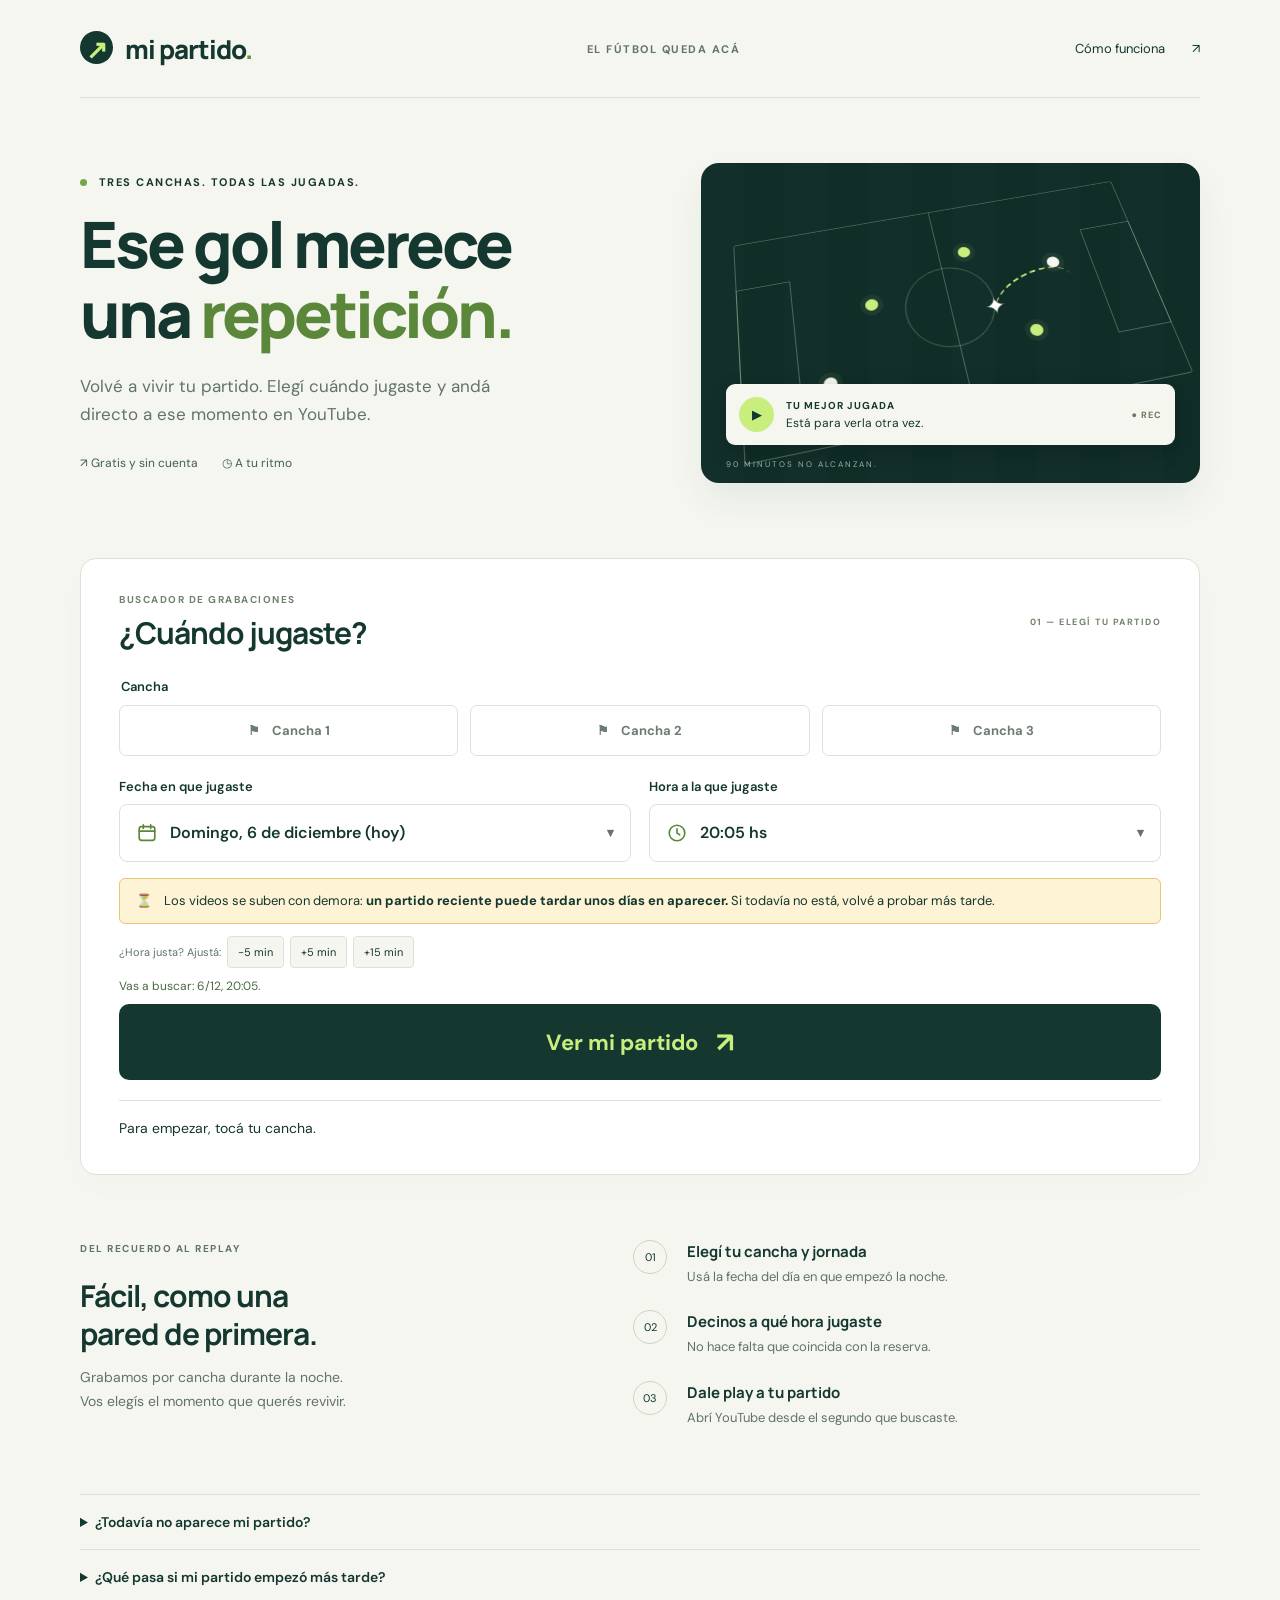
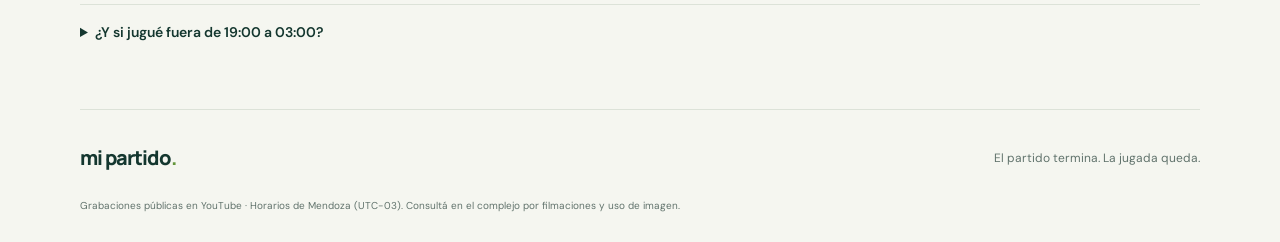
==== index.html @ f7920b0b "Actualizar TuPartido" ====
<!doctype html>
<html lang="es-AR"><head><meta charset="UTF-8"><meta name="viewport" content="width=device-width, initial-scale=1"><meta name="theme-color" content="#102d28"><meta name="description" content="Encontrá la grabación de tu partido por cancha, jornada y hora."><title>Mi partido · Volvé a la cancha</title><link rel="icon" href="favicon.svg" type="image/svg+xml"><link rel="icon" href="favicon-32.png" sizes="32x32" type="image/png"><link rel="apple-touch-icon" href="apple-touch-icon.png"><link rel="stylesheet" href="style.css?v=6"></head>
<body><header class="nav wrap"><a class="brand" href="./" aria-label="Mi partido, inicio"><span class="brand-icon">↗</span> mi partido<span class="brand-dot">.</span></a><span class="nav-note">EL FÚTBOL QUEDA ACÁ</span><a class="nav-link" href="#como">Cómo funciona <span>↗</span></a></header>
<main><section class="hero wrap"><div class="hero-copy"><p class="eyebrow"><span class="live-dot"></span> TRES CANCHAS. TODAS LAS JUGADAS.</p><h1>Ese gol merece<br>una <em>repetición.</em></h1><p class="intro">Volvé a vivir tu partido. Elegí cuándo jugaste y andá directo a ese momento en YouTube.</p><div class="hero-tags"><span>↗ Gratis y sin cuenta</span><span>◷ A tu ritmo</span></div></div><div class="pitch-art" aria-hidden="true"><div class="pitch"><div class="midline"></div><div class="circle"></div><div class="area a1"></div><div class="area a2"></div><span class="player p1"></span><span class="player p2"></span><span class="player p3"></span><span class="player p4"></span><span class="player p5"></span><span class="ball">✦</span><span class="trajectory"></span></div><div class="replay-card"><span class="play">▶</span><div>TU MEJOR JUGADA<small>Está para verla otra vez.</small></div><span class="rec">● REC</span></div><span class="art-label">90 MINUTOS NO ALCANZAN.</span></div></section>
<section class="finder wrap" aria-labelledby="find-title"><div class="finder-heading"><div><p class="eyebrow">BUSCADOR DE GRABACIONES</p><h2 id="find-title">¿Cuándo jugaste?</h2></div><span class="step-label">01 — ELEGÍ TU PARTIDO</span></div>
<div id="demo-notice" class="notice" hidden>Estás en una demostración con registros ficticios. No son partidos reales ni abren YouTube. <a href="./">Salir de la demo</a></div>
<form id="search-form"><fieldset><legend>Cancha</legend><div class="courts"><label><input type="radio" name="court" value="1"><span>⚑ <b>Cancha 1</b></span></label><label><input type="radio" name="court" value="2"><span>⚑ <b>Cancha 2</b></span></label><label><input type="radio" name="court" value="3"><span>⚑ <b>Cancha 3</b></span></label></div></fieldset><div class="form-row"><div class="field"><span class="lbl" id="day-label">Fecha en que jugaste</span><button type="button" id="day-btn" class="pick" aria-haspopup="dialog" aria-labelledby="day-label day-text"><svg viewBox="0 0 24 24" width="22" height="22" fill="none" stroke="currentColor" stroke-width="1.8" stroke-linecap="round" aria-hidden="true"><rect x="3.5" y="5" width="17" height="15" rx="2.5"/><path d="M3.5 10h17M8 3v4M16 3v4"/></svg><span id="day-text"></span><span class="chev">▾</span></button><input id="day" name="day" type="hidden"></div><div class="field"><span class="lbl" id="time-label">Hora a la que jugaste</span><button type="button" id="time-btn" class="pick" aria-haspopup="dialog" aria-labelledby="time-label time-text"><svg viewBox="0 0 24 24" width="22" height="22" fill="none" stroke="currentColor" stroke-width="1.8" stroke-linecap="round" aria-hidden="true"><circle cx="12" cy="12" r="8.5"/><path d="M12 7.5V12l3 2"/></svg><span id="time-text"></span><span class="chev">▾</span></button><input id="time" name="time" type="hidden" value="20:05"></div></div><p id="recent-note" class="recent-note" hidden>⏳ <span>Los videos se suben con demora: <strong>un partido reciente puede tardar unos días en aparecer.</strong> Si todavía no está, volvé a probar más tarde.</span></p><div class="time-tools"><span id="time-help">¿Hora justa? Ajustá:</span><button type="button" data-shift="-5">−5 min</button><button type="button" data-shift="5">+5 min</button><button type="button" data-shift="15">+15 min</button></div><p id="date-preview" class="date-preview"></p><button id="search-button" class="primary big" type="submit" disabled>Ver mi partido <span>↗</span></button><p id="day-help" class="day-help" hidden><span>☾</span> <span>Jugaste de madrugada: elegí el día en que <strong>empezó la noche</strong>. Ejemplo: viernes a las 00:30 es la madrugada del sábado, así que elegí <strong>viernes</strong>.</span></p></form>
<div id="result" role="status" aria-live="polite" aria-atomic="true" class="result"><p>Cargando el índice de grabaciones…</p></div></section>
<section id="como" class="how wrap"><div><p class="eyebrow">DEL RECUERDO AL REPLAY</p><h2>Fácil, como una <br>pared de primera.</h2><p>Grabamos por cancha durante la noche.<br>Vos elegís el momento que querés revivir.</p></div><ol><li><span>01</span><div><h3>Elegí tu cancha y jornada</h3><p>Usá la fecha del día en que empezó la noche.</p></div></li><li><span>02</span><div><h3>Decinos a qué hora jugaste</h3><p>No hace falta que coincida con la reserva.</p></div></li><li><span>03</span><div><h3>Dale play a tu partido</h3><p>Abrí YouTube desde el segundo que buscaste.</p></div></li></ol></section>
<section class="faq wrap"><details><summary>¿Todavía no aparece mi partido?</summary><p>Los videos se suben con demora, que puede ser de varios días. Volvé a probar más tarde. Si pasó más de una semana y no hay un registro, no podemos confirmar si se grabó o si está en preparación. Consultá en el complejo.</p></details><details><summary>¿Qué pasa si mi partido empezó más tarde?</summary><p>Buscá la hora real aproximada. Los videos son continuos: podés retroceder o avanzar en YouTube.</p></details><details><summary>¿Y si jugué fuera de 19:00 a 03:00?</summary><p>También buscamos grabaciones excepcionales. De 00:00 a 05:59 usamos la madrugada siguiente a la fecha elegida, incluso si el cierre se extendió. De 06:00 a 23:59 usamos el mismo día. Antes de buscar te mostramos la fecha y hora real.</p></details></section></main>
<footer class="wrap"><a class="brand" href="./">mi partido<span class="brand-dot">.</span></a><p>El partido termina. La jugada queda.</p><small>Grabaciones públicas en YouTube · Horarios de Mendoza (UTC−03). Consultá en el complejo por filmaciones y uso de imagen.</small></footer><div id="sheet" class="sheet" hidden><div class="sheet-bg" data-close></div><div class="sheet-box" role="dialog" aria-modal="true"><div id="sheet-body"></div></div></div><script type="module" src="app.js?v=7"></script></body></html>
---- style.css ----
@import url('https://fonts.googleapis.com/css2?family=DM+Sans:wght@400;500;600;700&family=Manrope:wght@400;500;600;700;800&display=swap');
:root{--ink:#14372f;--muted:#61736c;--paper:#f5f6f0;--lime:#c8ef7e;--line:#dce2d8;--white:#fff;--dark:#102d28}*{box-sizing:border-box}html{scroll-behavior:smooth}body{margin:0;background:var(--paper);color:var(--ink);font-family:'DM Sans',sans-serif;font-size:16px}.wrap{width:min(1120px,calc(100% - 64px));margin-inline:auto}a{color:inherit}button,input,select,textarea{font:inherit}button,a,input{touch-action:manipulation}button{cursor:pointer}button:disabled{opacity:.5;cursor:wait}:focus-visible{outline:3px solid #387e57;outline-offset:4px}.nav{display:flex;align-items:center;justify-content:space-between;height:98px;border-bottom:1px solid var(--line)}.brand{text-decoration:none;font-family:Manrope,sans-serif;font-weight:800;font-size:26px;letter-spacing:-1px}.brand-dot{color:#63953a}.brand-icon{display:inline-grid;place-items:center;background:var(--ink);color:var(--lime);width:33px;height:33px;border-radius:50%;margin-right:8px}.nav-note,.eyebrow,.step-label{font-size:11px;font-weight:700;letter-spacing:1.5px}.nav-note{color:var(--muted)}.nav-link{text-decoration:none;font-size:13px}.nav-link span{margin-left:24px}.hero{display:grid;grid-template-columns:1.15fr 1fr;gap:48px;padding-block:65px 75px;align-items:center}.eyebrow{margin:0 0 20px}.live-dot{display:inline-block;width:7px;height:7px;border-radius:50%;background:#73a74e;margin-right:7px}h1,h2,h3{font-family:Manrope,sans-serif}h1{font-size:clamp(44px,5vw,65px);line-height:1.1;letter-spacing:-3px;font-weight:800;margin:0 0 22px}h1 em{font-style:normal;color:#5b873a}.intro{color:var(--muted);font-size:17px;line-height:1.7;max-width:410px;margin:0}.hero-tags{display:flex;gap:24px;margin-top:26px;font-size:12px;color:#405f52}.pitch-art{position:relative;height:320px;border-radius:18px;background:var(--dark);overflow:hidden;box-shadow:0 18px 36px #102d2810}.pitch-art:before{content:'';position:absolute;inset:0;background:repeating-linear-gradient(90deg,#ffffff03 0px,#ffffff03 42px,transparent 42px,transparent 84px)}.pitch{position:absolute;inset:25px 40px 60px;border:1px solid #b3d7aa55;border-radius:3px;transform:perspective(600px) rotateX(28deg) rotate(-12deg)}.midline{height:100%;width:1px;background:#b3d7aa55;position:absolute;left:50%}.circle{width:90px;height:90px;border:1px solid #b3d7aa55;border-radius:50%;position:absolute;left:calc(50% - 45px);top:calc(50% - 45px)}.area{position:absolute;width:55px;height:125px;top:calc(50% - 62px);border:1px solid #b3d7aa55}.a1{left:-1px}.a2{right:-1px}.player{position:absolute;width:13px;height:13px;border-radius:50%;background:var(--lime);box-shadow:0 0 0 5px #c8ef7e11}.p1{left:30%;top:40%}.p2{left:55%;top:22%}.p3{left:67%;top:66%}.p4{left:18%;top:72%;background:#f5f6f0}.p5{left:76%;top:35%;background:#f5f6f0}.ball{position:absolute;left:58%;top:47%;color:white;font-size:25px}.trajectory{position:absolute;left:60%;top:41%;width:90px;height:50px;border-top:2px dashed #c8ef7e;transform:rotate(-20deg);border-radius:50%}.replay-card{position:absolute;bottom:38px;left:25px;right:25px;background:#f5f6f0;border-radius:9px;padding:13px;display:flex;gap:12px;align-items:center;box-shadow:0 6px 20px #0003;font-size:10px;font-weight:700;letter-spacing:1px}.play{display:grid;place-items:center;width:35px;height:35px;background:var(--lime);border-radius:50%;font-size:12px}.replay-card small{display:block;font-weight:400;font-size:12px;margin-top:3px;letter-spacing:0}.rec{font-size:9px;color:#6a785f;margin-left:auto}.art-label{position:absolute;bottom:14px;left:25px;color:#96b1a4;font-size:8px;letter-spacing:2px}.finder{padding:34px 38px;background:white;border:1px solid var(--line);border-radius:16px;box-shadow:0 12px 35px #14372f04}.finder-heading{display:flex;justify-content:space-between;align-items:center;margin-bottom:26px}.finder-heading .eyebrow{font-size:10px;color:#71816f;margin-bottom:8px}h2{font-size:30px;line-height:1.25;letter-spacing:-1px;margin:0}.step-label{font-size:9px;color:#72816c}fieldset{border:0;padding:0;margin:0 0 22px}legend,label{font-size:13px;font-weight:600}legend{margin-bottom:10px}.courts{display:flex;gap:12px}.courts label{flex:1;position:relative;cursor:pointer}.courts input{position:absolute;inset:0;opacity:0;width:100%;height:100%;cursor:pointer}.courts span{display:flex;align-items:center;justify-content:center;gap:12px;padding:16px;border:1px solid var(--line);border-radius:7px;color:#6c7c70}.courts input:checked+span{background:#f0f7e8;border-color:#739650;color:var(--ink)}.courts input:focus-visible+span{outline:3px solid #387e57;outline-offset:3px}.form-row{display:grid;grid-template-columns:1fr 1fr 1.12fr;gap:18px;align-items:end}.form-row label{min-width:0}.form-row input{display:block;width:100%;margin-top:9px;border:1px solid var(--line);border-radius:7px;background:#fff;height:54px;padding:12px;color:var(--ink);min-width:0}.primary{display:flex;align-items:center;justify-content:space-between;gap:15px;border:0;border-radius:7px;background:var(--ink);color:var(--lime);padding:16px 22px;font-weight:700;min-height:54px;text-decoration:none}.primary:hover{background:#235343}.primary span{font-size:20px}.time-tools{display:flex;gap:6px;align-items:center;justify-content:flex-end;font-size:11px;color:var(--muted);margin-top:12px}.time-tools button{background:var(--paper);border:1px solid var(--line);border-radius:4px;min-height:32px;padding:4px 10px;color:var(--ink);font-size:11px}.day-help{display:flex;gap:12px;font-size:12px;line-height:1.8;color:#67766c;background:#f6f8f2;border-radius:6px;padding:12px 16px;margin:20px 0 8px}.day-help>span:first-child{font-size:23px}.day-help strong{font-weight:500;color:var(--ink)}.date-preview{font-size:12px;color:#496b42;margin:10px 0}.result{margin-top:20px;border-top:1px solid var(--line);padding-top:16px;font-size:14px;line-height:1.65}.result:empty{display:none}.result h3{font-size:20px;margin:4px 0 8px}.result .primary{display:inline-flex;margin-top:8px}.result small{display:block;color:var(--muted)}.notice{background:#fff3d5;border:1px solid #e4c77a;padding:13px;font-size:13px;border-radius:7px;margin-bottom:20px}.badge{display:inline-block;background:#eaf3df;padding:2px 9px;border-radius:5px;font-size:11px;font-weight:700}.how{padding-block:65px;display:grid;grid-template-columns:1fr 1.15fr;gap:60px}.how .eyebrow{font-size:10px;color:var(--muted)}.how p{color:var(--muted);font-size:14px;line-height:1.7}.how ol{list-style:none;padding:0;margin:0;display:grid;gap:22px}.how li{display:flex;gap:20px;align-items:flex-start}.how li>span{display:grid;place-items:center;border:1px solid #ccd6c4;border-radius:50%;min-width:34px;height:34px;font-size:11px}.how h3{font-size:15px;margin:1px 0 4px}.how li p{font-size:13px;margin:0}.faq{padding-bottom:50px}details{border-top:1px solid var(--line);padding:18px 0}summary{font-size:14px;font-weight:600;cursor:pointer}details p{font-size:14px;line-height:1.8;color:var(--muted)}footer{border-top:1px solid var(--line);padding-block:28px;display:flex;align-items:center;flex-wrap:wrap;gap:20px;justify-content:space-between}footer .brand{font-size:20px}footer p,footer div{font-size:12px;color:var(--muted)}footer small{width:100%;font-size:10px;color:var(--muted);line-height:1.6}.admin{max-width:900px;padding-block:35px}.admin h1{font-size:36px;letter-spacing:-1px}.admin .finder{width:100%;padding:24px}.admin label{display:block;margin-block:12px}.admin input,.admin select,.admin textarea{display:block;width:100%;padding:12px;border:1px solid var(--line);border-radius:6px;margin-top:6px}.admin textarea{min-height:90px}.admin .grid{display:grid;grid-template-columns:1fr 1fr;gap:0 20px}.admin button{margin:5px 5px 5px 0;min-height:44px}.admin li{padding:10px 0;border-bottom:1px solid var(--line)}.admin .actions{display:flex;gap:8px;flex-wrap:wrap}.admin .check{display:flex;align-items:center;gap:10px}.admin .check input{width:20px}.danger{color:#9d331d}body [hidden]{display:none!important}.form-row{grid-template-columns:1fr 1fr!important}.form-row select{display:block;width:100%;margin-top:9px;border:1px solid var(--line);border-radius:7px;background:#fff;height:54px;padding:0 12px;color:var(--ink);font-size:16px}.lbl{font-size:13px;font-weight:600;display:block}.timesel{display:flex;align-items:center;gap:8px}.timesel select{flex:1}.timesel b{margin-top:9px;font-size:20px}.hs{margin-top:9px;color:var(--muted);font-size:14px}.recent-note{display:flex;gap:12px;font-size:13px;line-height:1.6;background:#fff3d5;border:1px solid #e4c77a;border-radius:6px;padding:12px 16px;margin:16px 0 0}.big{width:100%;min-height:76px;font-size:22px;justify-content:center;margin-top:10px;border-radius:10px;gap:18px}.big span{font-size:28px}.result .primary{min-height:64px;font-size:18px;justify-content:center;width:100%;border-radius:10px;margin-top:14px}.time-tools{justify-content:flex-start!important}@media(max-width:700px){.form-row>label{grid-column:1/-1}.form-row{grid-template-columns:1fr!important}.pitch-art{display:none}.hero{padding-block:22px 18px!important}.timesel{gap:5px}.hs{display:none}.big{font-size:20px;min-height:68px}.wrap{width:calc(100% - 32px)}.nav{height:76px}.nav-note{display:none}.nav-link{font-size:12px}.nav-link span{margin-left:5px}.brand{font-size:23px}.hero{grid-template-columns:1fr;padding-block:35px 30px;gap:25px}h1{font-size:48px;letter-spacing:-2px}.hero .eyebrow{font-size:9px}.intro{font-size:15px}.hero-tags{margin-top:18px}.pitch-art{height:210px}.pitch{inset:12px 45px 40px}.replay-card{bottom:22px;padding:10px;left:18px;right:18px}.art-label{display:none}.finder{padding:24px 18px}.finder-heading{margin-bottom:22px}.step-label{display:none}h2{font-size:26px}.courts{gap:8px}.courts span{padding:14px 5px;gap:5px;font-size:12px}.form-row{grid-template-columns:1fr 1fr;gap:15px 12px}.form-row button{grid-column:1/-1}.time-tools{justify-content:flex-start;flex-wrap:wrap}.time-tools span{width:100%}.day-help{padding:10px;font-size:11px}.how{grid-template-columns:1fr;gap:28px;padding-block:40px}.how h2 br{display:none}.how h2{font-size:25px}.faq{padding-bottom:25px}footer{gap:10px}footer p{display:none}.admin .grid{grid-template-columns:1fr}.admin h1{font-size:30px}}@media(prefers-reduced-motion:reduce){html{scroll-behavior:auto}}
@media(max-width:700px){h1{font-size:40px}.time-tools button{min-height:44px}.hero{padding-top:30px}}
.field{min-width:0}.pick{display:flex;align-items:center;gap:12px;width:100%;margin-top:9px;height:58px;padding:0 16px;border:1px solid var(--line);border-radius:8px;background:#fff;color:var(--ink);font-weight:600;font-size:16px;text-align:left}.pick:hover{border-color:#739650}.pick svg{color:#5b873a;flex:none}.pick span:nth-child(2){flex:1;white-space:nowrap;overflow:hidden;text-overflow:ellipsis}.chev{color:var(--muted);font-size:13px}
.sheet{position:fixed;inset:0;z-index:50;display:grid;place-items:center}.sheet-bg{position:absolute;inset:0;background:#102d28a0}.sheet-box{position:relative;width:min(390px,92vw);max-height:92vh;overflow:auto;background:#fff;border-radius:18px;padding:20px;box-shadow:0 24px 60px #0006}.noscroll{overflow:hidden}
.sh-head{display:flex;align-items:center;justify-content:space-between;gap:8px;margin-bottom:14px}.sh-title{font-family:Manrope,sans-serif;font-weight:800;font-size:19px;letter-spacing:-.5px}.sh-nav{width:46px;height:46px;border-radius:50%;border:1px solid var(--line);background:var(--paper);color:var(--ink);font-size:22px;line-height:1}.sh-nav:disabled{opacity:.3;cursor:default}
.cal{display:grid;grid-template-columns:repeat(7,1fr);gap:4px}.cal .wd{text-align:center;font-size:11px;font-weight:700;color:var(--muted);padding:4px 0}.cal button{aspect-ratio:1;min-height:42px;border:0;border-radius:50%;background:transparent;color:var(--ink);font-size:16px;font-weight:500}.cal button:hover:not(:disabled){background:#eaf3df}.cal button:disabled{color:#b7c0b8;cursor:default}.cal .today{box-shadow:inset 0 0 0 2px #73a74e}.cal button[aria-pressed=true]{background:var(--ink);color:var(--lime);font-weight:700}
.grid4{display:grid;grid-template-columns:repeat(4,1fr);gap:8px}.grid4 button{min-height:56px;border:1px solid var(--line);border-radius:10px;background:var(--paper);color:var(--ink);font-size:20px;font-weight:700}.grid4 button:hover{background:#eaf3df}.grid4 button[aria-pressed=true]{background:var(--ink);color:var(--lime);border-color:var(--ink)}.sh-sub{font-size:13px;color:var(--muted);margin:0 0 12px}.sh-foot{display:flex;justify-content:space-between;gap:10px;margin-top:16px}.sh-foot button{min-height:46px;padding:0 18px;border-radius:8px;border:1px solid var(--line);background:#fff;color:var(--ink);font-weight:600}.sh-foot .go{background:var(--ink);color:var(--lime);border-color:var(--ink)}.redir{font-weight:700;color:#3d6b2c}
@media(max-width:700px){.sheet{place-items:end center}.sheet-box{width:100%;border-radius:20px 20px 0 0;padding:20px 16px calc(20px + env(safe-area-inset-bottom));max-height:88vh}.cal button{min-height:46px}.grid4 button{min-height:62px;font-size:22px}}
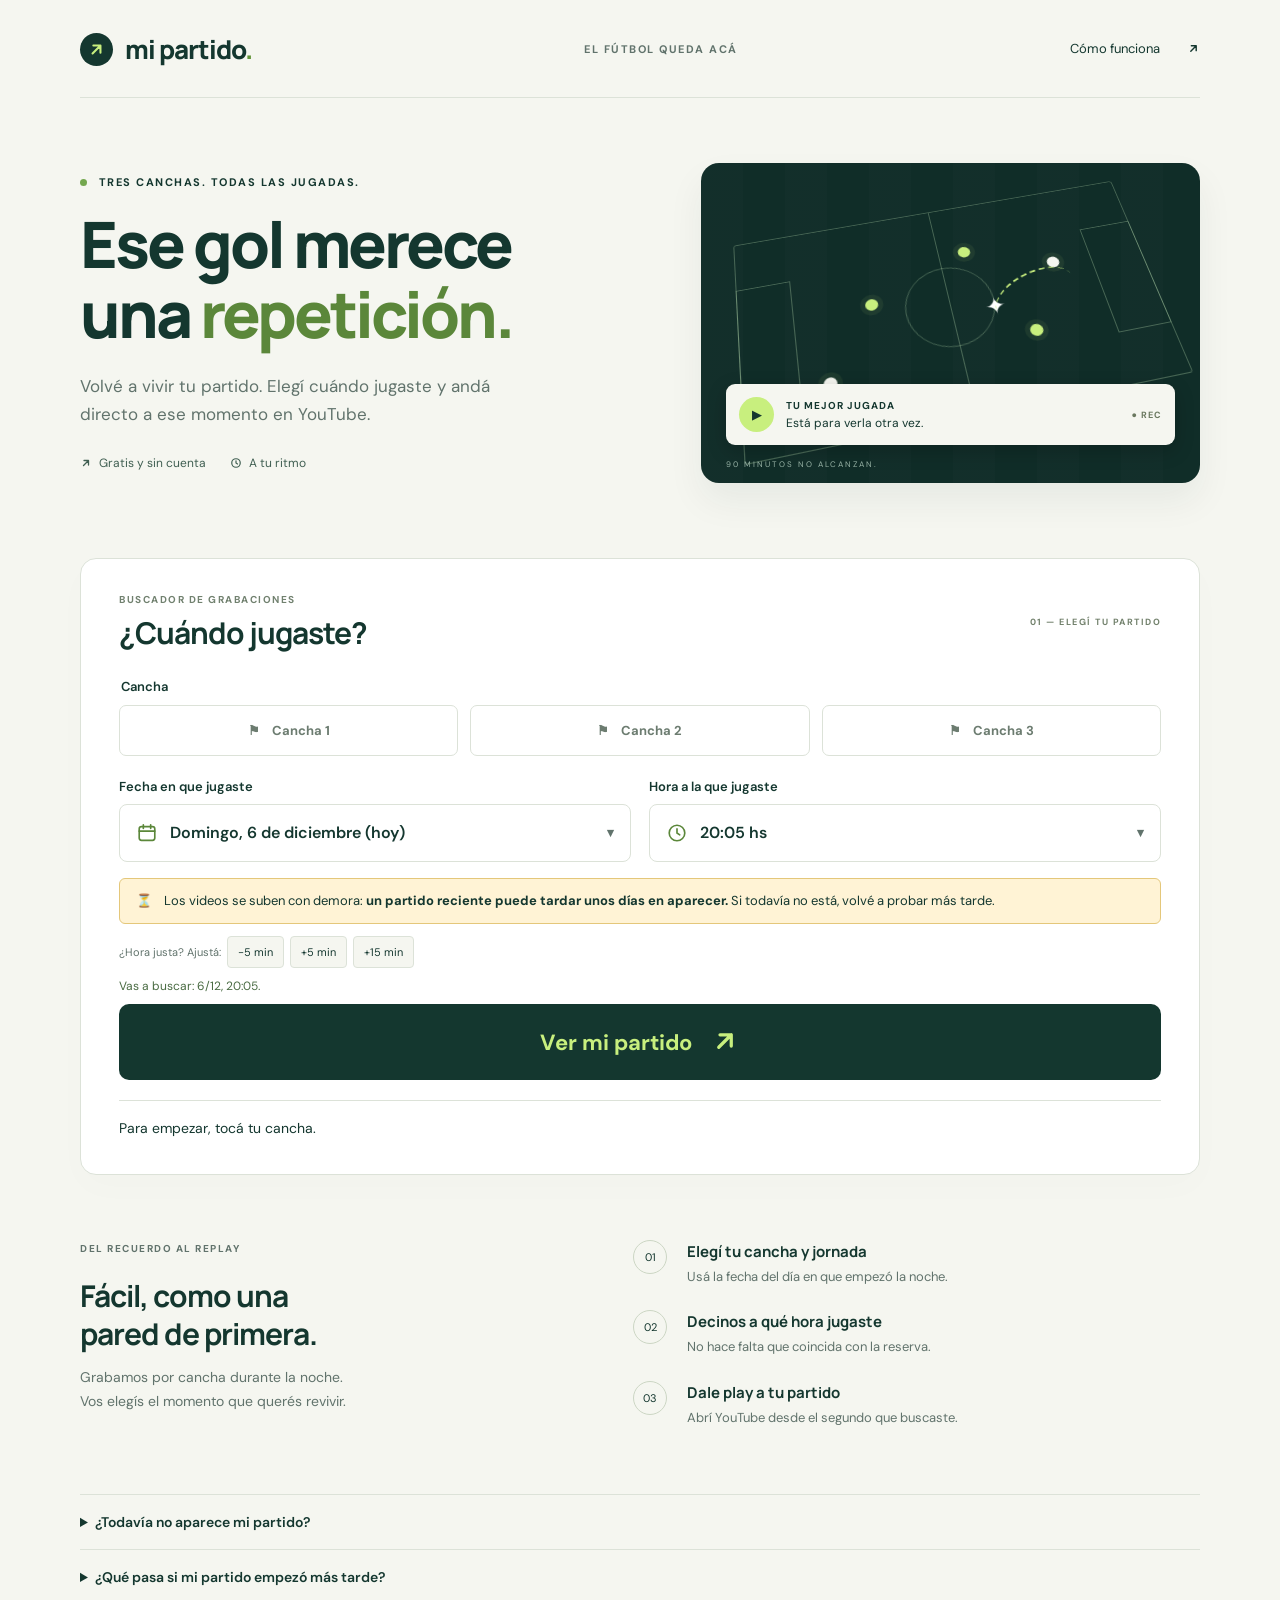
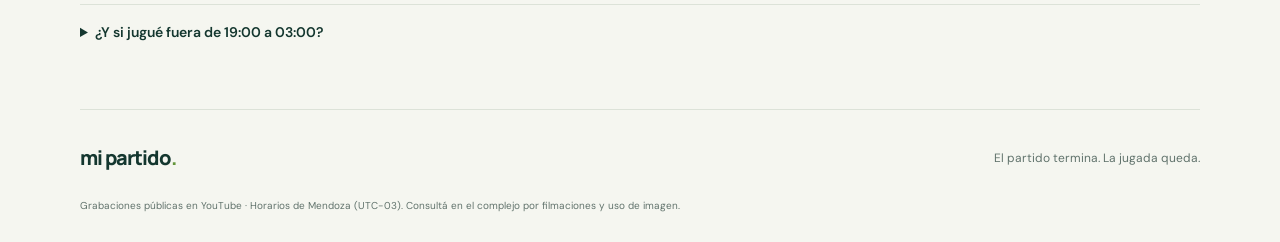
==== commit d3fc41fe: "Actualizar TuPartido" ====
--- a/index.html
+++ b/index.html
@@ -1,12 +1,12 @@
 <!doctype html>
-<html lang="es-AR"><head><meta charset="UTF-8"><meta name="viewport" content="width=device-width, initial-scale=1"><meta name="theme-color" content="#102d28"><meta name="description" content="Encontrá la grabación de tu partido por cancha, jornada y hora."><title>Mi partido · Volvé a la cancha</title><link rel="icon" href="favicon.svg" type="image/svg+xml"><link rel="icon" href="favicon-32.png" sizes="32x32" type="image/png"><link rel="apple-touch-icon" href="apple-touch-icon.png"><link rel="stylesheet" href="style.css?v=6"></head>
-<body><header class="nav wrap"><a class="brand" href="./" aria-label="Mi partido, inicio"><span class="brand-icon">↗</span> mi partido<span class="brand-dot">.</span></a><span class="nav-note">EL FÚTBOL QUEDA ACÁ</span><a class="nav-link" href="#como">Cómo funciona <span>↗</span></a></header>
-<main><section class="hero wrap"><div class="hero-copy"><p class="eyebrow"><span class="live-dot"></span> TRES CANCHAS. TODAS LAS JUGADAS.</p><h1>Ese gol merece<br>una <em>repetición.</em></h1><p class="intro">Volvé a vivir tu partido. Elegí cuándo jugaste y andá directo a ese momento en YouTube.</p><div class="hero-tags"><span>↗ Gratis y sin cuenta</span><span>◷ A tu ritmo</span></div></div><div class="pitch-art" aria-hidden="true"><div class="pitch"><div class="midline"></div><div class="circle"></div><div class="area a1"></div><div class="area a2"></div><span class="player p1"></span><span class="player p2"></span><span class="player p3"></span><span class="player p4"></span><span class="player p5"></span><span class="ball">✦</span><span class="trajectory"></span></div><div class="replay-card"><span class="play">▶</span><div>TU MEJOR JUGADA<small>Está para verla otra vez.</small></div><span class="rec">● REC</span></div><span class="art-label">90 MINUTOS NO ALCANZAN.</span></div></section>
+<html lang="es-AR"><head><meta charset="UTF-8"><meta name="viewport" content="width=device-width, initial-scale=1"><meta name="theme-color" content="#102d28"><meta name="description" content="Encontrá la grabación de tu partido por cancha, jornada y hora."><title>Mi partido · Volvé a la cancha</title><link rel="icon" href="favicon.svg" type="image/svg+xml"><link rel="icon" href="favicon-32.png" sizes="32x32" type="image/png"><link rel="apple-touch-icon" href="apple-touch-icon.png"><link rel="stylesheet" href="style.css?v=7"></head>
+<body><header class="nav wrap"><a class="brand" href="./" aria-label="Mi partido, inicio"><span class="brand-icon"><svg class="arr" viewBox="0 0 24 24" width="1em" height="1em" fill="none" stroke="currentColor" stroke-width="2.6" stroke-linecap="round" stroke-linejoin="round" aria-hidden="true"><path d="M7 17L17 7M8 7h9v9"/></svg></span> mi partido<span class="brand-dot">.</span></a><span class="nav-note">EL FÚTBOL QUEDA ACÁ</span><a class="nav-link" href="#como">Cómo funciona <span><svg class="arr" viewBox="0 0 24 24" width="1em" height="1em" fill="none" stroke="currentColor" stroke-width="2.6" stroke-linecap="round" stroke-linejoin="round" aria-hidden="true"><path d="M7 17L17 7M8 7h9v9"/></svg></span></a></header>
+<main><section class="hero wrap"><div class="hero-copy"><p class="eyebrow"><span class="live-dot"></span> TRES CANCHAS. TODAS LAS JUGADAS.</p><h1>Ese gol merece<br>una <em>repetición.</em></h1><p class="intro">Volvé a vivir tu partido. Elegí cuándo jugaste y andá directo a ese momento en YouTube.</p><div class="hero-tags"><span><svg class="arr" viewBox="0 0 24 24" width="1em" height="1em" fill="none" stroke="currentColor" stroke-width="2.6" stroke-linecap="round" stroke-linejoin="round" aria-hidden="true"><path d="M7 17L17 7M8 7h9v9"/></svg> Gratis y sin cuenta</span><span><svg class="arr" viewBox="0 0 24 24" width="1em" height="1em" fill="none" stroke="currentColor" stroke-width="2.4" stroke-linecap="round" aria-hidden="true"><circle cx="12" cy="12" r="8.5"/><path d="M12 7.5V12l3 2"/></svg> A tu ritmo</span></div></div><div class="pitch-art" aria-hidden="true"><div class="pitch"><div class="midline"></div><div class="circle"></div><div class="area a1"></div><div class="area a2"></div><span class="player p1"></span><span class="player p2"></span><span class="player p3"></span><span class="player p4"></span><span class="player p5"></span><span class="ball">✦</span><span class="trajectory"></span></div><div class="replay-card"><span class="play">▶</span><div>TU MEJOR JUGADA<small>Está para verla otra vez.</small></div><span class="rec">● REC</span></div><span class="art-label">90 MINUTOS NO ALCANZAN.</span></div></section>
 <section class="finder wrap" aria-labelledby="find-title"><div class="finder-heading"><div><p class="eyebrow">BUSCADOR DE GRABACIONES</p><h2 id="find-title">¿Cuándo jugaste?</h2></div><span class="step-label">01 — ELEGÍ TU PARTIDO</span></div>
 <div id="demo-notice" class="notice" hidden>Estás en una demostración con registros ficticios. No son partidos reales ni abren YouTube. <a href="./">Salir de la demo</a></div>
-<form id="search-form"><fieldset><legend>Cancha</legend><div class="courts"><label><input type="radio" name="court" value="1"><span>⚑ <b>Cancha 1</b></span></label><label><input type="radio" name="court" value="2"><span>⚑ <b>Cancha 2</b></span></label><label><input type="radio" name="court" value="3"><span>⚑ <b>Cancha 3</b></span></label></div></fieldset><div class="form-row"><div class="field"><span class="lbl" id="day-label">Fecha en que jugaste</span><button type="button" id="day-btn" class="pick" aria-haspopup="dialog" aria-labelledby="day-label day-text"><svg viewBox="0 0 24 24" width="22" height="22" fill="none" stroke="currentColor" stroke-width="1.8" stroke-linecap="round" aria-hidden="true"><rect x="3.5" y="5" width="17" height="15" rx="2.5"/><path d="M3.5 10h17M8 3v4M16 3v4"/></svg><span id="day-text"></span><span class="chev">▾</span></button><input id="day" name="day" type="hidden"></div><div class="field"><span class="lbl" id="time-label">Hora a la que jugaste</span><button type="button" id="time-btn" class="pick" aria-haspopup="dialog" aria-labelledby="time-label time-text"><svg viewBox="0 0 24 24" width="22" height="22" fill="none" stroke="currentColor" stroke-width="1.8" stroke-linecap="round" aria-hidden="true"><circle cx="12" cy="12" r="8.5"/><path d="M12 7.5V12l3 2"/></svg><span id="time-text"></span><span class="chev">▾</span></button><input id="time" name="time" type="hidden" value="20:05"></div></div><p id="recent-note" class="recent-note" hidden>⏳ <span>Los videos se suben con demora: <strong>un partido reciente puede tardar unos días en aparecer.</strong> Si todavía no está, volvé a probar más tarde.</span></p><div class="time-tools"><span id="time-help">¿Hora justa? Ajustá:</span><button type="button" data-shift="-5">−5 min</button><button type="button" data-shift="5">+5 min</button><button type="button" data-shift="15">+15 min</button></div><p id="date-preview" class="date-preview"></p><button id="search-button" class="primary big" type="submit" disabled>Ver mi partido <span>↗</span></button><p id="day-help" class="day-help" hidden><span>☾</span> <span>Jugaste de madrugada: elegí el día en que <strong>empezó la noche</strong>. Ejemplo: viernes a las 00:30 es la madrugada del sábado, así que elegí <strong>viernes</strong>.</span></p></form>
+<form id="search-form"><fieldset><legend>Cancha</legend><div class="courts"><label><input type="radio" name="court" value="1"><span>⚑ <b>Cancha 1</b></span></label><label><input type="radio" name="court" value="2"><span>⚑ <b>Cancha 2</b></span></label><label><input type="radio" name="court" value="3"><span>⚑ <b>Cancha 3</b></span></label></div></fieldset><div class="form-row"><div class="field"><span class="lbl" id="day-label">Fecha en que jugaste</span><button type="button" id="day-btn" class="pick" aria-haspopup="dialog" aria-labelledby="day-label day-text"><svg viewBox="0 0 24 24" width="22" height="22" fill="none" stroke="currentColor" stroke-width="1.8" stroke-linecap="round" aria-hidden="true"><rect x="3.5" y="5" width="17" height="15" rx="2.5"/><path d="M3.5 10h17M8 3v4M16 3v4"/></svg><span id="day-text"></span><span class="chev">▾</span></button><input id="day" name="day" type="hidden"></div><div class="field"><span class="lbl" id="time-label">Hora a la que jugaste</span><button type="button" id="time-btn" class="pick" aria-haspopup="dialog" aria-labelledby="time-label time-text"><svg viewBox="0 0 24 24" width="22" height="22" fill="none" stroke="currentColor" stroke-width="1.8" stroke-linecap="round" aria-hidden="true"><circle cx="12" cy="12" r="8.5"/><path d="M12 7.5V12l3 2"/></svg><span id="time-text"></span><span class="chev">▾</span></button><input id="time" name="time" type="hidden" value="20:05"></div></div><p id="recent-note" class="recent-note" hidden>⏳ <span>Los videos se suben con demora: <strong>un partido reciente puede tardar unos días en aparecer.</strong> Si todavía no está, volvé a probar más tarde.</span></p><div class="time-tools"><span id="time-help">¿Hora justa? Ajustá:</span><button type="button" data-shift="-5">−5 min</button><button type="button" data-shift="5">+5 min</button><button type="button" data-shift="15">+15 min</button></div><p id="date-preview" class="date-preview"></p><button id="search-button" class="primary big" type="submit" disabled>Ver mi partido <span><svg class="arr" viewBox="0 0 24 24" width="1em" height="1em" fill="none" stroke="currentColor" stroke-width="2.6" stroke-linecap="round" stroke-linejoin="round" aria-hidden="true"><path d="M7 17L17 7M8 7h9v9"/></svg></span></button><p id="day-help" class="day-help" hidden><span>☾</span> <span>Jugaste de madrugada: elegí el día en que <strong>empezó la noche</strong>. Ejemplo: viernes a las 00:30 es la madrugada del sábado, así que elegí <strong>viernes</strong>.</span></p></form>
 <div id="result" role="status" aria-live="polite" aria-atomic="true" class="result"><p>Cargando el índice de grabaciones…</p></div></section>
 <section id="como" class="how wrap"><div><p class="eyebrow">DEL RECUERDO AL REPLAY</p><h2>Fácil, como una <br>pared de primera.</h2><p>Grabamos por cancha durante la noche.<br>Vos elegís el momento que querés revivir.</p></div><ol><li><span>01</span><div><h3>Elegí tu cancha y jornada</h3><p>Usá la fecha del día en que empezó la noche.</p></div></li><li><span>02</span><div><h3>Decinos a qué hora jugaste</h3><p>No hace falta que coincida con la reserva.</p></div></li><li><span>03</span><div><h3>Dale play a tu partido</h3><p>Abrí YouTube desde el segundo que buscaste.</p></div></li></ol></section>
 <section class="faq wrap"><details><summary>¿Todavía no aparece mi partido?</summary><p>Los videos se suben con demora, que puede ser de varios días. Volvé a probar más tarde. Si pasó más de una semana y no hay un registro, no podemos confirmar si se grabó o si está en preparación. Consultá en el complejo.</p></details><details><summary>¿Qué pasa si mi partido empezó más tarde?</summary><p>Buscá la hora real aproximada. Los videos son continuos: podés retroceder o avanzar en YouTube.</p></details><details><summary>¿Y si jugué fuera de 19:00 a 03:00?</summary><p>También buscamos grabaciones excepcionales. De 00:00 a 05:59 usamos la madrugada siguiente a la fecha elegida, incluso si el cierre se extendió. De 06:00 a 23:59 usamos el mismo día. Antes de buscar te mostramos la fecha y hora real.</p></details></section></main>
-<footer class="wrap"><a class="brand" href="./">mi partido<span class="brand-dot">.</span></a><p>El partido termina. La jugada queda.</p><small>Grabaciones públicas en YouTube · Horarios de Mendoza (UTC−03). Consultá en el complejo por filmaciones y uso de imagen.</small></footer><div id="sheet" class="sheet" hidden><div class="sheet-bg" data-close></div><div class="sheet-box" role="dialog" aria-modal="true"><div id="sheet-body"></div></div></div><script type="module" src="app.js?v=7"></script></body></html>
+<footer class="wrap"><a class="brand" href="./">mi partido<span class="brand-dot">.</span></a><p>El partido termina. La jugada queda.</p><small>Grabaciones públicas en YouTube · Horarios de Mendoza (UTC−03). Consultá en el complejo por filmaciones y uso de imagen.</small></footer><div id="sheet" class="sheet" hidden><div class="sheet-bg" data-close></div><div class="sheet-box" role="dialog" aria-modal="true"><div id="sheet-body"></div></div></div><script type="module" src="app.js?v=9"></script></body></html>
 
--- a/style.css
+++ b/style.css
@@ -7,3 +7,5 @@
 .cal{display:grid;grid-template-columns:repeat(7,1fr);gap:4px}.cal .wd{text-align:center;font-size:11px;font-weight:700;color:var(--muted);padding:4px 0}.cal button{aspect-ratio:1;min-height:42px;border:0;border-radius:50%;background:transparent;color:var(--ink);font-size:16px;font-weight:500}.cal button:hover:not(:disabled){background:#eaf3df}.cal button:disabled{color:#b7c0b8;cursor:default}.cal .today{box-shadow:inset 0 0 0 2px #73a74e}.cal button[aria-pressed=true]{background:var(--ink);color:var(--lime);font-weight:700}
 .grid4{display:grid;grid-template-columns:repeat(4,1fr);gap:8px}.grid4 button{min-height:56px;border:1px solid var(--line);border-radius:10px;background:var(--paper);color:var(--ink);font-size:20px;font-weight:700}.grid4 button:hover{background:#eaf3df}.grid4 button[aria-pressed=true]{background:var(--ink);color:var(--lime);border-color:var(--ink)}.sh-sub{font-size:13px;color:var(--muted);margin:0 0 12px}.sh-foot{display:flex;justify-content:space-between;gap:10px;margin-top:16px}.sh-foot button{min-height:46px;padding:0 18px;border-radius:8px;border:1px solid var(--line);background:#fff;color:var(--ink);font-weight:600}.sh-foot .go{background:var(--ink);color:var(--lime);border-color:var(--ink)}.redir{font-weight:700;color:#3d6b2c}
 @media(max-width:700px){.sheet{place-items:end center}.sheet-box{width:100%;border-radius:20px 20px 0 0;padding:20px 16px calc(20px + env(safe-area-inset-bottom));max-height:88vh}.cal button{min-height:46px}.grid4 button{min-height:62px;font-size:22px}}
+
+.arr{width:1em;height:1em;vertical-align:-.14em;flex:none}.brand-icon svg{width:19px;height:19px}.hero-tags .arr{margin-right:4px}.result .primary{display:flex;align-items:center;gap:10px}.result .primary .arr{width:22px;height:22px}.big .arr{width:30px;height:30px}
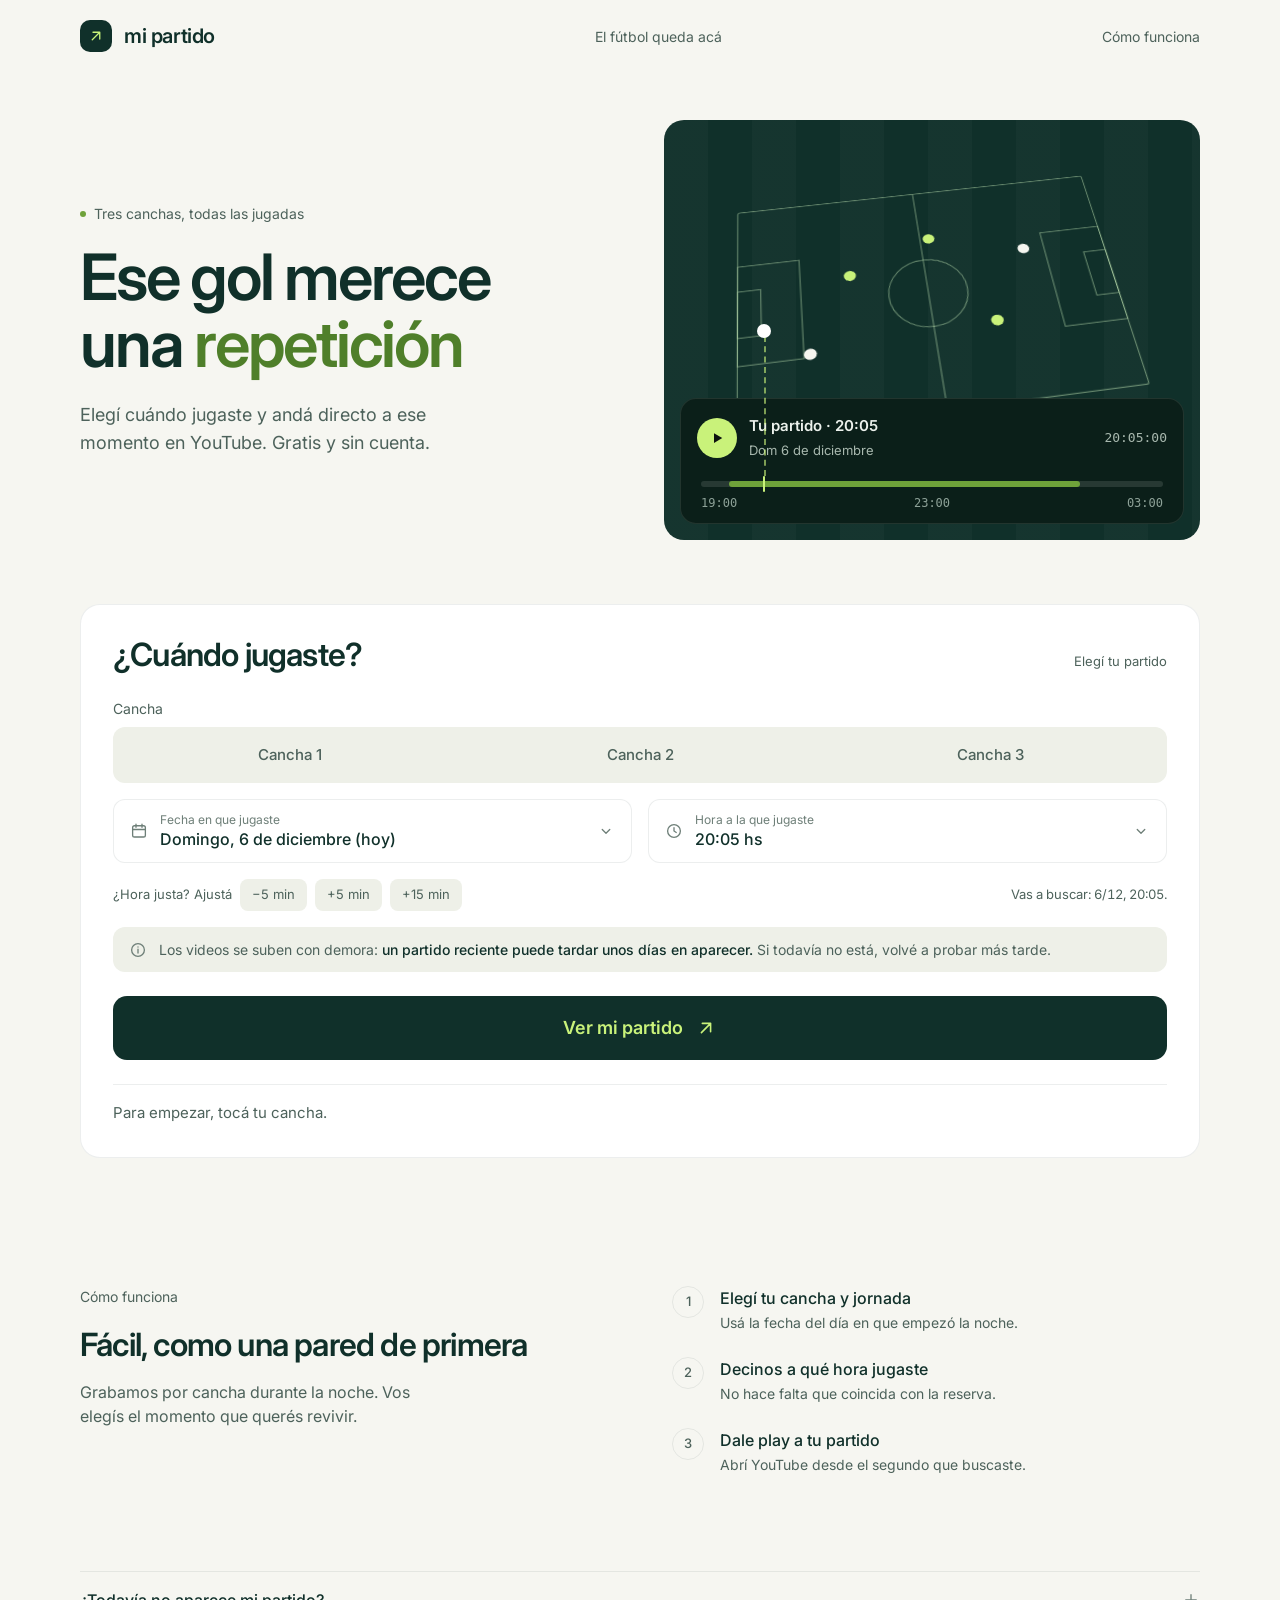
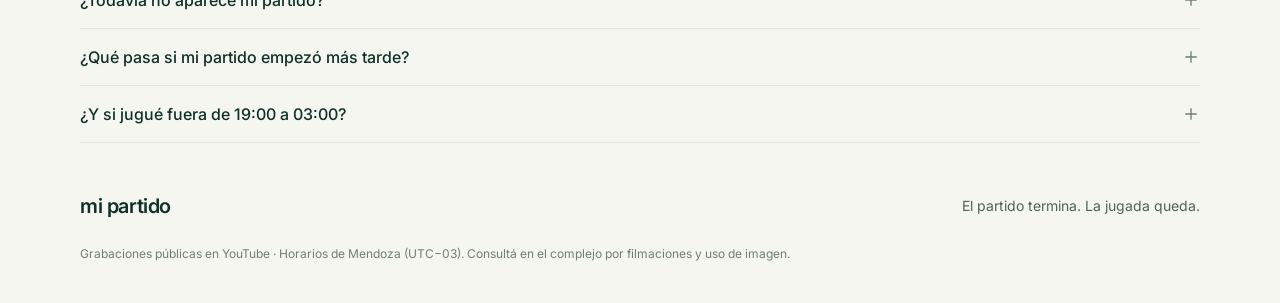
==== commit c87e57f8: "Actualizar TuPartido" ====
--- a/index.html
+++ b/index.html
@@ -1,12 +1,18 @@
 <!doctype html>
-<html lang="es-AR"><head><meta charset="UTF-8"><meta name="viewport" content="width=device-width, initial-scale=1"><meta name="theme-color" content="#102d28"><meta name="description" content="Encontrá la grabación de tu partido por cancha, jornada y hora."><title>Mi partido · Volvé a la cancha</title><link rel="icon" href="favicon.svg" type="image/svg+xml"><link rel="icon" href="favicon-32.png" sizes="32x32" type="image/png"><link rel="apple-touch-icon" href="apple-touch-icon.png"><link rel="stylesheet" href="style.css?v=7"></head>
-<body><header class="nav wrap"><a class="brand" href="./" aria-label="Mi partido, inicio"><span class="brand-icon"><svg class="arr" viewBox="0 0 24 24" width="1em" height="1em" fill="none" stroke="currentColor" stroke-width="2.6" stroke-linecap="round" stroke-linejoin="round" aria-hidden="true"><path d="M7 17L17 7M8 7h9v9"/></svg></span> mi partido<span class="brand-dot">.</span></a><span class="nav-note">EL FÚTBOL QUEDA ACÁ</span><a class="nav-link" href="#como">Cómo funciona <span><svg class="arr" viewBox="0 0 24 24" width="1em" height="1em" fill="none" stroke="currentColor" stroke-width="2.6" stroke-linecap="round" stroke-linejoin="round" aria-hidden="true"><path d="M7 17L17 7M8 7h9v9"/></svg></span></a></header>
-<main><section class="hero wrap"><div class="hero-copy"><p class="eyebrow"><span class="live-dot"></span> TRES CANCHAS. TODAS LAS JUGADAS.</p><h1>Ese gol merece<br>una <em>repetición.</em></h1><p class="intro">Volvé a vivir tu partido. Elegí cuándo jugaste y andá directo a ese momento en YouTube.</p><div class="hero-tags"><span><svg class="arr" viewBox="0 0 24 24" width="1em" height="1em" fill="none" stroke="currentColor" stroke-width="2.6" stroke-linecap="round" stroke-linejoin="round" aria-hidden="true"><path d="M7 17L17 7M8 7h9v9"/></svg> Gratis y sin cuenta</span><span><svg class="arr" viewBox="0 0 24 24" width="1em" height="1em" fill="none" stroke="currentColor" stroke-width="2.4" stroke-linecap="round" aria-hidden="true"><circle cx="12" cy="12" r="8.5"/><path d="M12 7.5V12l3 2"/></svg> A tu ritmo</span></div></div><div class="pitch-art" aria-hidden="true"><div class="pitch"><div class="midline"></div><div class="circle"></div><div class="area a1"></div><div class="area a2"></div><span class="player p1"></span><span class="player p2"></span><span class="player p3"></span><span class="player p4"></span><span class="player p5"></span><span class="ball">✦</span><span class="trajectory"></span></div><div class="replay-card"><span class="play">▶</span><div>TU MEJOR JUGADA<small>Está para verla otra vez.</small></div><span class="rec">● REC</span></div><span class="art-label">90 MINUTOS NO ALCANZAN.</span></div></section>
-<section class="finder wrap" aria-labelledby="find-title"><div class="finder-heading"><div><p class="eyebrow">BUSCADOR DE GRABACIONES</p><h2 id="find-title">¿Cuándo jugaste?</h2></div><span class="step-label">01 — ELEGÍ TU PARTIDO</span></div>
+<html lang="es-AR"><head><meta charset="UTF-8"><meta name="viewport" content="width=device-width, initial-scale=1"><meta name="color-scheme" content="light dark"><meta name="theme-color" content="#f6f6f1" media="(prefers-color-scheme: light)"><meta name="theme-color" content="#0c110f" media="(prefers-color-scheme: dark)"><meta name="description" content="Encontrá la grabación de tu partido por cancha, jornada y hora."><title>Mi partido · Volvé a la cancha</title><link rel="icon" href="favicon.svg" type="image/svg+xml"><link rel="icon" href="favicon-32.png" sizes="32x32" type="image/png"><link rel="apple-touch-icon" href="apple-touch-icon.png"><link rel="stylesheet" href="style.css?v=8"></head>
+<body><header class="nav wrap"><a class="brand" href="./" aria-label="Mi partido, inicio"><span class="mark"><svg class="i arr" viewBox="0 0 24 24" fill="none" stroke="currentColor" stroke-width="1.75" stroke-linecap="round" stroke-linejoin="round" aria-hidden="true"><path d="M7 17 17 7M8 7h9v9"/></svg></span>mi partido</a><span class="nav-note">El fútbol queda acá</span><a class="nav-link" href="#como">Cómo funciona</a></header>
+<main><section class="hero wrap"><div class="hero-copy"><p class="eyebrow"><span class="dot"></span>Tres canchas, todas las jugadas</p><h1>Ese gol merece<br>una <em>repetición</em></h1><p class="intro">Elegí cuándo jugaste y andá directo a ese momento en YouTube. Gratis y sin cuenta.</p></div>
+<div class="art" aria-hidden="true"><div class="stage"><div class="pitchwrap"><div class="pitch3d"><svg viewBox="0 0 500 340" fill="none" stroke="#b3d7aa" stroke-opacity=".5" stroke-width="1.5"><rect x="2" y="2" width="496" height="336" rx="3"/><path d="M250 2v336"/><circle cx="250" cy="170" r="52"/><rect x="2" y="95" width="82" height="150"/><rect x="416" y="95" width="82" height="150"/><rect x="2" y="135" width="30" height="70"/><rect x="468" y="135" width="30" height="70"/><g stroke="none"><circle cx="150" cy="130" r="8" fill="#c9f27a"/><circle cx="262" cy="84" r="8" fill="#c9f27a"/><circle cx="332" cy="224" r="8" fill="#c9f27a"/><circle cx="92" cy="240" r="8" fill="#f6f6f0"/><circle cx="388" cy="118" r="8" fill="#f6f6f0"/></g></svg></div></div><div class="pl"><div class="top"><span class="pb"><svg class="i" viewBox="0 0 24 24" fill="currentColor" aria-hidden="true"><path d="M8 5.5v13l11-6.5z"/></svg></span><div><b id="st-title">Tu partido · 20:05</b><small id="st-day"></small></div><span class="t" id="st-time">20:05:00</span></div><div class="bar"><i></i><span class="mk" id="st-mk"><span class="ln"></span><span class="ball"></span></span></div><div class="ticks"><span>19:00</span><span>23:00</span><span>03:00</span></div></div></div></div></section>
+<section class="finder wrap" aria-labelledby="find-title"><div class="f-head"><h2 id="find-title">¿Cuándo jugaste?</h2><span class="step">Elegí tu partido</span></div>
 <div id="demo-notice" class="notice" hidden>Estás en una demostración con registros ficticios. No son partidos reales ni abren YouTube. <a href="./">Salir de la demo</a></div>
-<form id="search-form"><fieldset><legend>Cancha</legend><div class="courts"><label><input type="radio" name="court" value="1"><span>⚑ <b>Cancha 1</b></span></label><label><input type="radio" name="court" value="2"><span>⚑ <b>Cancha 2</b></span></label><label><input type="radio" name="court" value="3"><span>⚑ <b>Cancha 3</b></span></label></div></fieldset><div class="form-row"><div class="field"><span class="lbl" id="day-label">Fecha en que jugaste</span><button type="button" id="day-btn" class="pick" aria-haspopup="dialog" aria-labelledby="day-label day-text"><svg viewBox="0 0 24 24" width="22" height="22" fill="none" stroke="currentColor" stroke-width="1.8" stroke-linecap="round" aria-hidden="true"><rect x="3.5" y="5" width="17" height="15" rx="2.5"/><path d="M3.5 10h17M8 3v4M16 3v4"/></svg><span id="day-text"></span><span class="chev">▾</span></button><input id="day" name="day" type="hidden"></div><div class="field"><span class="lbl" id="time-label">Hora a la que jugaste</span><button type="button" id="time-btn" class="pick" aria-haspopup="dialog" aria-labelledby="time-label time-text"><svg viewBox="0 0 24 24" width="22" height="22" fill="none" stroke="currentColor" stroke-width="1.8" stroke-linecap="round" aria-hidden="true"><circle cx="12" cy="12" r="8.5"/><path d="M12 7.5V12l3 2"/></svg><span id="time-text"></span><span class="chev">▾</span></button><input id="time" name="time" type="hidden" value="20:05"></div></div><p id="recent-note" class="recent-note" hidden>⏳ <span>Los videos se suben con demora: <strong>un partido reciente puede tardar unos días en aparecer.</strong> Si todavía no está, volvé a probar más tarde.</span></p><div class="time-tools"><span id="time-help">¿Hora justa? Ajustá:</span><button type="button" data-shift="-5">−5 min</button><button type="button" data-shift="5">+5 min</button><button type="button" data-shift="15">+15 min</button></div><p id="date-preview" class="date-preview"></p><button id="search-button" class="primary big" type="submit" disabled>Ver mi partido <span><svg class="arr" viewBox="0 0 24 24" width="1em" height="1em" fill="none" stroke="currentColor" stroke-width="2.6" stroke-linecap="round" stroke-linejoin="round" aria-hidden="true"><path d="M7 17L17 7M8 7h9v9"/></svg></span></button><p id="day-help" class="day-help" hidden><span>☾</span> <span>Jugaste de madrugada: elegí el día en que <strong>empezó la noche</strong>. Ejemplo: viernes a las 00:30 es la madrugada del sábado, así que elegí <strong>viernes</strong>.</span></p></form>
+<form id="search-form"><fieldset><legend>Cancha</legend><div class="seg"><label><input type="radio" name="court" value="1"><span>Cancha 1</span></label><label><input type="radio" name="court" value="2"><span>Cancha 2</span></label><label><input type="radio" name="court" value="3"><span>Cancha 3</span></label></div></fieldset>
+<div class="form-row"><div class="field"><button type="button" id="day-btn" class="pick" aria-haspopup="dialog" aria-labelledby="day-label day-text"><svg class="i" viewBox="0 0 24 24" fill="none" stroke="currentColor" stroke-width="1.75" stroke-linecap="round" aria-hidden="true"><rect x="3.5" y="5" width="17" height="15" rx="2.5"/><path d="M3.5 10h17M8 3v4M16 3v4"/></svg><span class="pv"><small id="day-label">Fecha en que jugaste</small><span id="day-text"></span></span><svg class="i chev" viewBox="0 0 24 24" fill="none" stroke="currentColor" stroke-width="1.75" stroke-linecap="round" stroke-linejoin="round" aria-hidden="true"><path d="m7 10 5 5 5-5"/></svg></button><input id="day" name="day" type="hidden"></div>
+<div class="field"><button type="button" id="time-btn" class="pick" aria-haspopup="dialog" aria-labelledby="time-label time-text"><svg class="i" viewBox="0 0 24 24" fill="none" stroke="currentColor" stroke-width="1.75" stroke-linecap="round" aria-hidden="true"><circle cx="12" cy="12" r="8.5"/><path d="M12 7.5V12l3 2"/></svg><span class="pv"><small id="time-label">Hora a la que jugaste</small><span id="time-text"></span></span><svg class="i chev" viewBox="0 0 24 24" fill="none" stroke="currentColor" stroke-width="1.75" stroke-linecap="round" stroke-linejoin="round" aria-hidden="true"><path d="m7 10 5 5 5-5"/></svg></button><input id="time" name="time" type="hidden" value="20:05"></div></div>
+<div class="time-tools"><span id="time-help">¿Hora justa? Ajustá</span><button type="button" data-shift="-5">−5 min</button><button type="button" data-shift="5">+5 min</button><button type="button" data-shift="15">+15 min</button><em id="date-preview" class="date-preview"></em></div>
+<p id="recent-note" class="note" hidden><svg class="i" viewBox="0 0 24 24" fill="none" stroke="currentColor" stroke-width="1.75" stroke-linecap="round" aria-hidden="true"><circle cx="12" cy="12" r="8.5"/><path d="M12 11v5M12 8h.01"/></svg><span>Los videos se suben con demora: <strong>un partido reciente puede tardar unos días en aparecer.</strong> Si todavía no está, volvé a probar más tarde.</span></p>
+<p id="day-help" class="note" hidden><svg class="i" viewBox="0 0 24 24" fill="none" stroke="currentColor" stroke-width="1.75" stroke-linecap="round" stroke-linejoin="round" aria-hidden="true"><path d="M20 14.5A8 8 0 0 1 9.5 4 8 8 0 1 0 20 14.5Z"/></svg><span>Jugaste de madrugada: elegí el día en que <strong>empezó la noche</strong>. Ejemplo: viernes a las 00:30 es la madrugada del sábado, así que elegí <strong>viernes</strong>.</span></p>
+<button id="search-button" class="primary big" type="submit" disabled>Ver mi partido <svg class="i arr" viewBox="0 0 24 24" fill="none" stroke="currentColor" stroke-width="1.75" stroke-linecap="round" stroke-linejoin="round" aria-hidden="true"><path d="M7 17 17 7M8 7h9v9"/></svg></button></form>
 <div id="result" role="status" aria-live="polite" aria-atomic="true" class="result"><p>Cargando el índice de grabaciones…</p></div></section>
-<section id="como" class="how wrap"><div><p class="eyebrow">DEL RECUERDO AL REPLAY</p><h2>Fácil, como una <br>pared de primera.</h2><p>Grabamos por cancha durante la noche.<br>Vos elegís el momento que querés revivir.</p></div><ol><li><span>01</span><div><h3>Elegí tu cancha y jornada</h3><p>Usá la fecha del día en que empezó la noche.</p></div></li><li><span>02</span><div><h3>Decinos a qué hora jugaste</h3><p>No hace falta que coincida con la reserva.</p></div></li><li><span>03</span><div><h3>Dale play a tu partido</h3><p>Abrí YouTube desde el segundo que buscaste.</p></div></li></ol></section>
-<section class="faq wrap"><details><summary>¿Todavía no aparece mi partido?</summary><p>Los videos se suben con demora, que puede ser de varios días. Volvé a probar más tarde. Si pasó más de una semana y no hay un registro, no podemos confirmar si se grabó o si está en preparación. Consultá en el complejo.</p></details><details><summary>¿Qué pasa si mi partido empezó más tarde?</summary><p>Buscá la hora real aproximada. Los videos son continuos: podés retroceder o avanzar en YouTube.</p></details><details><summary>¿Y si jugué fuera de 19:00 a 03:00?</summary><p>También buscamos grabaciones excepcionales. De 00:00 a 05:59 usamos la madrugada siguiente a la fecha elegida, incluso si el cierre se extendió. De 06:00 a 23:59 usamos el mismo día. Antes de buscar te mostramos la fecha y hora real.</p></details></section></main>
-<footer class="wrap"><a class="brand" href="./">mi partido<span class="brand-dot">.</span></a><p>El partido termina. La jugada queda.</p><small>Grabaciones públicas en YouTube · Horarios de Mendoza (UTC−03). Consultá en el complejo por filmaciones y uso de imagen.</small></footer><div id="sheet" class="sheet" hidden><div class="sheet-bg" data-close></div><div class="sheet-box" role="dialog" aria-modal="true"><div id="sheet-body"></div></div></div><script type="module" src="app.js?v=9"></script></body></html>
-
+<section id="como" class="how wrap"><div><p class="eyebrow">Cómo funciona</p><h2>Fácil, como una pared de primera</h2><p class="sub">Grabamos por cancha durante la noche. Vos elegís el momento que querés revivir.</p></div><ol><li><span>1</span><div><h3>Elegí tu cancha y jornada</h3><p>Usá la fecha del día en que empezó la noche.</p></div></li><li><span>2</span><div><h3>Decinos a qué hora jugaste</h3><p>No hace falta que coincida con la reserva.</p></div></li><li><span>3</span><div><h3>Dale play a tu partido</h3><p>Abrí YouTube desde el segundo que buscaste.</p></div></li></ol></section>
+<section class="faq wrap"><details><summary>¿Todavía no aparece mi partido?<svg class="i plus" viewBox="0 0 24 24" fill="none" stroke="currentColor" stroke-width="1.75" stroke-linecap="round" aria-hidden="true"><path d="M12 5v14M5 12h14"/></svg></summary><p>Los videos se suben con demora, que puede ser de varios días. Volvé a probar más tarde. Si pasó más de una semana y no hay un registro, no podemos confirmar si se grabó o si está en preparación. Consultá en el complejo.</p></details><details><summary>¿Qué pasa si mi partido empezó más tarde?<svg class="i plus" viewBox="0 0 24 24" fill="none" stroke="currentColor" stroke-width="1.75" stroke-linecap="round" aria-hidden="true"><path d="M12 5v14M5 12h14"/></svg></summary><p>Buscá la hora real aproximada. Los videos son continuos: podés retroceder o avanzar en YouTube.</p></details><details><summary>¿Y si jugué fuera de 19:00 a 03:00?<svg class="i plus" viewBox="0 0 24 24" fill="none" stroke="currentColor" stroke-width="1.75" stroke-linecap="round" aria-hidden="true"><path d="M12 5v14M5 12h14"/></svg></summary><p>También buscamos grabaciones excepcionales. De 00:00 a 05:59 usamos la madrugada siguiente a la fecha elegida, incluso si el cierre se extendió. De 06:00 a 23:59 usamos el mismo día. Antes de buscar te mostramos la fecha y hora real.</p></details></section></main>
+<footer class="wrap"><a class="brand" href="./">mi partido</a><p>El partido termina. La jugada queda.</p><small>Grabaciones públicas en YouTube · Horarios de Mendoza (UTC−03). Consultá en el complejo por filmaciones y uso de imagen.</small></footer><div id="sheet" class="sheet" hidden><div class="sheet-bg" data-close></div><div class="sheet-box" role="dialog" aria-modal="true"><div id="sheet-body"></div></div></div><script type="module" src="app.js?v=10"></script></body></html>
--- a/style.css
+++ b/style.css
@@ -1,11 +1,55 @@
-@import url('https://fonts.googleapis.com/css2?family=DM+Sans:wght@400;500;600;700&family=Manrope:wght@400;500;600;700;800&display=swap');
-:root{--ink:#14372f;--muted:#61736c;--paper:#f5f6f0;--lime:#c8ef7e;--line:#dce2d8;--white:#fff;--dark:#102d28}*{box-sizing:border-box}html{scroll-behavior:smooth}body{margin:0;background:var(--paper);color:var(--ink);font-family:'DM Sans',sans-serif;font-size:16px}.wrap{width:min(1120px,calc(100% - 64px));margin-inline:auto}a{color:inherit}button,input,select,textarea{font:inherit}button,a,input{touch-action:manipulation}button{cursor:pointer}button:disabled{opacity:.5;cursor:wait}:focus-visible{outline:3px solid #387e57;outline-offset:4px}.nav{display:flex;align-items:center;justify-content:space-between;height:98px;border-bottom:1px solid var(--line)}.brand{text-decoration:none;font-family:Manrope,sans-serif;font-weight:800;font-size:26px;letter-spacing:-1px}.brand-dot{color:#63953a}.brand-icon{display:inline-grid;place-items:center;background:var(--ink);color:var(--lime);width:33px;height:33px;border-radius:50%;margin-right:8px}.nav-note,.eyebrow,.step-label{font-size:11px;font-weight:700;letter-spacing:1.5px}.nav-note{color:var(--muted)}.nav-link{text-decoration:none;font-size:13px}.nav-link span{margin-left:24px}.hero{display:grid;grid-template-columns:1.15fr 1fr;gap:48px;padding-block:65px 75px;align-items:center}.eyebrow{margin:0 0 20px}.live-dot{display:inline-block;width:7px;height:7px;border-radius:50%;background:#73a74e;margin-right:7px}h1,h2,h3{font-family:Manrope,sans-serif}h1{font-size:clamp(44px,5vw,65px);line-height:1.1;letter-spacing:-3px;font-weight:800;margin:0 0 22px}h1 em{font-style:normal;color:#5b873a}.intro{color:var(--muted);font-size:17px;line-height:1.7;max-width:410px;margin:0}.hero-tags{display:flex;gap:24px;margin-top:26px;font-size:12px;color:#405f52}.pitch-art{position:relative;height:320px;border-radius:18px;background:var(--dark);overflow:hidden;box-shadow:0 18px 36px #102d2810}.pitch-art:before{content:'';position:absolute;inset:0;background:repeating-linear-gradient(90deg,#ffffff03 0px,#ffffff03 42px,transparent 42px,transparent 84px)}.pitch{position:absolute;inset:25px 40px 60px;border:1px solid #b3d7aa55;border-radius:3px;transform:perspective(600px) rotateX(28deg) rotate(-12deg)}.midline{height:100%;width:1px;background:#b3d7aa55;position:absolute;left:50%}.circle{width:90px;height:90px;border:1px solid #b3d7aa55;border-radius:50%;position:absolute;left:calc(50% - 45px);top:calc(50% - 45px)}.area{position:absolute;width:55px;height:125px;top:calc(50% - 62px);border:1px solid #b3d7aa55}.a1{left:-1px}.a2{right:-1px}.player{position:absolute;width:13px;height:13px;border-radius:50%;background:var(--lime);box-shadow:0 0 0 5px #c8ef7e11}.p1{left:30%;top:40%}.p2{left:55%;top:22%}.p3{left:67%;top:66%}.p4{left:18%;top:72%;background:#f5f6f0}.p5{left:76%;top:35%;background:#f5f6f0}.ball{position:absolute;left:58%;top:47%;color:white;font-size:25px}.trajectory{position:absolute;left:60%;top:41%;width:90px;height:50px;border-top:2px dashed #c8ef7e;transform:rotate(-20deg);border-radius:50%}.replay-card{position:absolute;bottom:38px;left:25px;right:25px;background:#f5f6f0;border-radius:9px;padding:13px;display:flex;gap:12px;align-items:center;box-shadow:0 6px 20px #0003;font-size:10px;font-weight:700;letter-spacing:1px}.play{display:grid;place-items:center;width:35px;height:35px;background:var(--lime);border-radius:50%;font-size:12px}.replay-card small{display:block;font-weight:400;font-size:12px;margin-top:3px;letter-spacing:0}.rec{font-size:9px;color:#6a785f;margin-left:auto}.art-label{position:absolute;bottom:14px;left:25px;color:#96b1a4;font-size:8px;letter-spacing:2px}.finder{padding:34px 38px;background:white;border:1px solid var(--line);border-radius:16px;box-shadow:0 12px 35px #14372f04}.finder-heading{display:flex;justify-content:space-between;align-items:center;margin-bottom:26px}.finder-heading .eyebrow{font-size:10px;color:#71816f;margin-bottom:8px}h2{font-size:30px;line-height:1.25;letter-spacing:-1px;margin:0}.step-label{font-size:9px;color:#72816c}fieldset{border:0;padding:0;margin:0 0 22px}legend,label{font-size:13px;font-weight:600}legend{margin-bottom:10px}.courts{display:flex;gap:12px}.courts label{flex:1;position:relative;cursor:pointer}.courts input{position:absolute;inset:0;opacity:0;width:100%;height:100%;cursor:pointer}.courts span{display:flex;align-items:center;justify-content:center;gap:12px;padding:16px;border:1px solid var(--line);border-radius:7px;color:#6c7c70}.courts input:checked+span{background:#f0f7e8;border-color:#739650;color:var(--ink)}.courts input:focus-visible+span{outline:3px solid #387e57;outline-offset:3px}.form-row{display:grid;grid-template-columns:1fr 1fr 1.12fr;gap:18px;align-items:end}.form-row label{min-width:0}.form-row input{display:block;width:100%;margin-top:9px;border:1px solid var(--line);border-radius:7px;background:#fff;height:54px;padding:12px;color:var(--ink);min-width:0}.primary{display:flex;align-items:center;justify-content:space-between;gap:15px;border:0;border-radius:7px;background:var(--ink);color:var(--lime);padding:16px 22px;font-weight:700;min-height:54px;text-decoration:none}.primary:hover{background:#235343}.primary span{font-size:20px}.time-tools{display:flex;gap:6px;align-items:center;justify-content:flex-end;font-size:11px;color:var(--muted);margin-top:12px}.time-tools button{background:var(--paper);border:1px solid var(--line);border-radius:4px;min-height:32px;padding:4px 10px;color:var(--ink);font-size:11px}.day-help{display:flex;gap:12px;font-size:12px;line-height:1.8;color:#67766c;background:#f6f8f2;border-radius:6px;padding:12px 16px;margin:20px 0 8px}.day-help>span:first-child{font-size:23px}.day-help strong{font-weight:500;color:var(--ink)}.date-preview{font-size:12px;color:#496b42;margin:10px 0}.result{margin-top:20px;border-top:1px solid var(--line);padding-top:16px;font-size:14px;line-height:1.65}.result:empty{display:none}.result h3{font-size:20px;margin:4px 0 8px}.result .primary{display:inline-flex;margin-top:8px}.result small{display:block;color:var(--muted)}.notice{background:#fff3d5;border:1px solid #e4c77a;padding:13px;font-size:13px;border-radius:7px;margin-bottom:20px}.badge{display:inline-block;background:#eaf3df;padding:2px 9px;border-radius:5px;font-size:11px;font-weight:700}.how{padding-block:65px;display:grid;grid-template-columns:1fr 1.15fr;gap:60px}.how .eyebrow{font-size:10px;color:var(--muted)}.how p{color:var(--muted);font-size:14px;line-height:1.7}.how ol{list-style:none;padding:0;margin:0;display:grid;gap:22px}.how li{display:flex;gap:20px;align-items:flex-start}.how li>span{display:grid;place-items:center;border:1px solid #ccd6c4;border-radius:50%;min-width:34px;height:34px;font-size:11px}.how h3{font-size:15px;margin:1px 0 4px}.how li p{font-size:13px;margin:0}.faq{padding-bottom:50px}details{border-top:1px solid var(--line);padding:18px 0}summary{font-size:14px;font-weight:600;cursor:pointer}details p{font-size:14px;line-height:1.8;color:var(--muted)}footer{border-top:1px solid var(--line);padding-block:28px;display:flex;align-items:center;flex-wrap:wrap;gap:20px;justify-content:space-between}footer .brand{font-size:20px}footer p,footer div{font-size:12px;color:var(--muted)}footer small{width:100%;font-size:10px;color:var(--muted);line-height:1.6}.admin{max-width:900px;padding-block:35px}.admin h1{font-size:36px;letter-spacing:-1px}.admin .finder{width:100%;padding:24px}.admin label{display:block;margin-block:12px}.admin input,.admin select,.admin textarea{display:block;width:100%;padding:12px;border:1px solid var(--line);border-radius:6px;margin-top:6px}.admin textarea{min-height:90px}.admin .grid{display:grid;grid-template-columns:1fr 1fr;gap:0 20px}.admin button{margin:5px 5px 5px 0;min-height:44px}.admin li{padding:10px 0;border-bottom:1px solid var(--line)}.admin .actions{display:flex;gap:8px;flex-wrap:wrap}.admin .check{display:flex;align-items:center;gap:10px}.admin .check input{width:20px}.danger{color:#9d331d}body [hidden]{display:none!important}.form-row{grid-template-columns:1fr 1fr!important}.form-row select{display:block;width:100%;margin-top:9px;border:1px solid var(--line);border-radius:7px;background:#fff;height:54px;padding:0 12px;color:var(--ink);font-size:16px}.lbl{font-size:13px;font-weight:600;display:block}.timesel{display:flex;align-items:center;gap:8px}.timesel select{flex:1}.timesel b{margin-top:9px;font-size:20px}.hs{margin-top:9px;color:var(--muted);font-size:14px}.recent-note{display:flex;gap:12px;font-size:13px;line-height:1.6;background:#fff3d5;border:1px solid #e4c77a;border-radius:6px;padding:12px 16px;margin:16px 0 0}.big{width:100%;min-height:76px;font-size:22px;justify-content:center;margin-top:10px;border-radius:10px;gap:18px}.big span{font-size:28px}.result .primary{min-height:64px;font-size:18px;justify-content:center;width:100%;border-radius:10px;margin-top:14px}.time-tools{justify-content:flex-start!important}@media(max-width:700px){.form-row>label{grid-column:1/-1}.form-row{grid-template-columns:1fr!important}.pitch-art{display:none}.hero{padding-block:22px 18px!important}.timesel{gap:5px}.hs{display:none}.big{font-size:20px;min-height:68px}.wrap{width:calc(100% - 32px)}.nav{height:76px}.nav-note{display:none}.nav-link{font-size:12px}.nav-link span{margin-left:5px}.brand{font-size:23px}.hero{grid-template-columns:1fr;padding-block:35px 30px;gap:25px}h1{font-size:48px;letter-spacing:-2px}.hero .eyebrow{font-size:9px}.intro{font-size:15px}.hero-tags{margin-top:18px}.pitch-art{height:210px}.pitch{inset:12px 45px 40px}.replay-card{bottom:22px;padding:10px;left:18px;right:18px}.art-label{display:none}.finder{padding:24px 18px}.finder-heading{margin-bottom:22px}.step-label{display:none}h2{font-size:26px}.courts{gap:8px}.courts span{padding:14px 5px;gap:5px;font-size:12px}.form-row{grid-template-columns:1fr 1fr;gap:15px 12px}.form-row button{grid-column:1/-1}.time-tools{justify-content:flex-start;flex-wrap:wrap}.time-tools span{width:100%}.day-help{padding:10px;font-size:11px}.how{grid-template-columns:1fr;gap:28px;padding-block:40px}.how h2 br{display:none}.how h2{font-size:25px}.faq{padding-bottom:25px}footer{gap:10px}footer p{display:none}.admin .grid{grid-template-columns:1fr}.admin h1{font-size:30px}}@media(prefers-reduced-motion:reduce){html{scroll-behavior:auto}}
-@media(max-width:700px){h1{font-size:40px}.time-tools button{min-height:44px}.hero{padding-top:30px}}
-.field{min-width:0}.pick{display:flex;align-items:center;gap:12px;width:100%;margin-top:9px;height:58px;padding:0 16px;border:1px solid var(--line);border-radius:8px;background:#fff;color:var(--ink);font-weight:600;font-size:16px;text-align:left}.pick:hover{border-color:#739650}.pick svg{color:#5b873a;flex:none}.pick span:nth-child(2){flex:1;white-space:nowrap;overflow:hidden;text-overflow:ellipsis}.chev{color:var(--muted);font-size:13px}
-.sheet{position:fixed;inset:0;z-index:50;display:grid;place-items:center}.sheet-bg{position:absolute;inset:0;background:#102d28a0}.sheet-box{position:relative;width:min(390px,92vw);max-height:92vh;overflow:auto;background:#fff;border-radius:18px;padding:20px;box-shadow:0 24px 60px #0006}.noscroll{overflow:hidden}
-.sh-head{display:flex;align-items:center;justify-content:space-between;gap:8px;margin-bottom:14px}.sh-title{font-family:Manrope,sans-serif;font-weight:800;font-size:19px;letter-spacing:-.5px}.sh-nav{width:46px;height:46px;border-radius:50%;border:1px solid var(--line);background:var(--paper);color:var(--ink);font-size:22px;line-height:1}.sh-nav:disabled{opacity:.3;cursor:default}
-.cal{display:grid;grid-template-columns:repeat(7,1fr);gap:4px}.cal .wd{text-align:center;font-size:11px;font-weight:700;color:var(--muted);padding:4px 0}.cal button{aspect-ratio:1;min-height:42px;border:0;border-radius:50%;background:transparent;color:var(--ink);font-size:16px;font-weight:500}.cal button:hover:not(:disabled){background:#eaf3df}.cal button:disabled{color:#b7c0b8;cursor:default}.cal .today{box-shadow:inset 0 0 0 2px #73a74e}.cal button[aria-pressed=true]{background:var(--ink);color:var(--lime);font-weight:700}
-.grid4{display:grid;grid-template-columns:repeat(4,1fr);gap:8px}.grid4 button{min-height:56px;border:1px solid var(--line);border-radius:10px;background:var(--paper);color:var(--ink);font-size:20px;font-weight:700}.grid4 button:hover{background:#eaf3df}.grid4 button[aria-pressed=true]{background:var(--ink);color:var(--lime);border-color:var(--ink)}.sh-sub{font-size:13px;color:var(--muted);margin:0 0 12px}.sh-foot{display:flex;justify-content:space-between;gap:10px;margin-top:16px}.sh-foot button{min-height:46px;padding:0 18px;border-radius:8px;border:1px solid var(--line);background:#fff;color:var(--ink);font-weight:600}.sh-foot .go{background:var(--ink);color:var(--lime);border-color:var(--ink)}.redir{font-weight:700;color:#3d6b2c}
-@media(max-width:700px){.sheet{place-items:end center}.sheet-box{width:100%;border-radius:20px 20px 0 0;padding:20px 16px calc(20px + env(safe-area-inset-bottom));max-height:88vh}.cal button{min-height:46px}.grid4 button{min-height:62px;font-size:22px}}
-
-.arr{width:1em;height:1em;vertical-align:-.14em;flex:none}.brand-icon svg{width:19px;height:19px}.hero-tags .arr{margin-right:4px}.result .primary{display:flex;align-items:center;gap:10px}.result .primary .arr{width:22px;height:22px}.big .arr{width:30px;height:30px}
+@import url('https://fonts.googleapis.com/css2?family=Inter:wght@400;500;600&display=swap');
+:root{color-scheme:light dark;--bg:#f6f6f1;--card:#fff;--raise:#eef0e8;--line:#10302a14;--tx:#10302a;--sec:#4d625b;--mut:#6e7f78;--hl:#4f7f2a;--dot:#6fa23a;--mark-bg:#10302a;--mark-tx:#c9f27a;--btn-bg:#10302a;--btn-tx:#c9f27a;--seg-on:#fff;--seg-ring:#10302a14;--art:#10302a;--panel:#0b1f19;--lime:#c9f27a;--focus:#2f6f4a;--ok:#2f6f2a}
+@media(prefers-color-scheme:dark){:root{--bg:#0c110f;--card:#121916;--raise:#1b2420;--line:#ecf1ec14;--tx:#ecf1ec;--sec:#a2aea7;--mut:#84908a;--hl:#cdf47c;--dot:#cdf47c;--mark-bg:#ecf1ec;--mark-tx:#0c110f;--btn-bg:#ecf1ec;--btn-tx:#0c110f;--seg-on:#2a352f;--seg-ring:#ecf1ec14;--art:#14261f;--panel:#0c1713;--focus:#cdf47c;--ok:#cdf47c}}
+*{box-sizing:border-box}html{scroll-behavior:smooth}body{margin:0;background:var(--bg);color:var(--tx);font-family:Inter,system-ui,-apple-system,"Segoe UI",sans-serif;font-size:16px;line-height:1.5;-webkit-font-smoothing:antialiased}
+.wrap{width:min(1120px,calc(100% - 48px));margin-inline:auto}a{color:inherit}button,input{font:inherit;color:inherit}button{cursor:pointer;border:0;background:none}button,a,input,label{touch-action:manipulation}button:disabled{opacity:.5;cursor:wait}
+:focus-visible{outline:2px solid var(--focus);outline-offset:3px}
+.i{width:18px;height:18px;flex:none}.arr{width:1em;height:1em}
+.nav{display:flex;align-items:center;height:72px}.brand{display:flex;align-items:center;gap:12px;font-weight:600;font-size:20px;letter-spacing:-.02em;text-decoration:none}.mark{width:32px;height:32px;border-radius:10px;display:grid;place-items:center;background:var(--mark-bg);color:var(--mark-tx)}.mark .i{width:18px;height:18px}
+.nav-note{margin-inline:auto;font-size:14px;color:var(--sec)}.nav-link{font-size:14px;text-decoration:none;color:var(--sec)}.nav-link:hover{color:var(--tx)}
+.eyebrow{display:flex;align-items:center;gap:8px;font-size:14px;color:var(--sec);margin:0 0 20px}.dot{width:6px;height:6px;border-radius:50%;background:var(--dot)}
+h1{margin:0;font-weight:600;font-size:64px;line-height:1.04;letter-spacing:-.035em}h1 em{font-style:normal;color:var(--hl)}h2{margin:0;font-weight:600;font-size:32px;letter-spacing:-.025em;line-height:1.15}h3{margin:0;font-weight:500;font-size:16px}
+.intro{font-size:18px;line-height:1.55;max-width:420px;margin:24px 0 0;color:var(--sec)}
+.hero{display:grid;grid-template-columns:1fr 1fr;gap:48px;align-items:center;padding-block:48px 64px}
+/* cancha + línea de la noche */
+.stage{position:relative;height:420px;border-radius:20px;background:var(--art);overflow:hidden;color:#ecf1ec}
+@media(prefers-color-scheme:dark){.stage{box-shadow:0 0 0 1px var(--line)}}
+.stage:before{content:"";position:absolute;inset:0;background:repeating-linear-gradient(90deg,#ffffff06 0 44px,transparent 44px 88px)}
+.pitchwrap{position:absolute;left:0;right:0;top:0;height:300px;perspective:760px}.pitch3d{position:absolute;inset:36px 44px 0;transform:rotateX(34deg) rotate(-8deg);transform-origin:50% 60%}.pitch3d svg{width:100%;height:100%;overflow:visible}
+.pl{position:absolute;left:16px;right:16px;bottom:16px;background:var(--panel);border:1px solid #ecf1ec1a;border-radius:16px;padding:16px 16px 14px}
+.pl .top{display:flex;align-items:center;gap:12px}.pb{width:40px;height:40px;border-radius:50%;background:var(--lime);color:#0c110f;display:grid;place-items:center;flex:none}
+.pl b{display:block;font-weight:600;font-size:15px;color:#ecf1ec}.pl small{font-size:13px;color:#a8b8ae}.pl .t{margin-left:auto;font:500 13px/1 ui-monospace,"DejaVu Sans Mono",Consolas,monospace;color:#a8b8ae;font-variant-numeric:tabular-nums}
+.bar{position:relative;height:6px;border-radius:3px;background:#ecf1ec1f;margin:20px 4px 0}.bar i{position:absolute;inset:0 18% 0 6%;border-radius:3px;background:#6fa23a}
+.mk{position:absolute;left:41%;bottom:0;width:0;transition:left .25s ease-out}.mk:before{content:"";position:absolute;left:-1px;bottom:-5px;width:2px;height:16px;border-radius:1px;background:var(--lime)}
+.mk .ln{position:absolute;left:0;bottom:11px;height:140px;border-left:2px dashed #c9f27a99}.mk .ball{position:absolute;left:-7px;bottom:149px;width:14px;height:14px;border-radius:50%;background:#fff}
+.ticks{display:flex;justify-content:space-between;margin:10px 4px 0;font:12px/1 ui-monospace,"DejaVu Sans Mono",Consolas,monospace;color:#8ea298}
+/* buscador */
+.finder{padding:32px;border-radius:20px;margin-bottom:96px;background:var(--card);border:1px solid var(--line)}
+.f-head{display:flex;justify-content:space-between;align-items:baseline;margin-bottom:24px}.step{font-size:13px;color:var(--sec)}
+fieldset{border:0;margin:0;padding:0;min-width:0}legend{padding:0;margin-bottom:8px;font-size:14px;color:var(--sec)}
+.seg{display:grid;grid-template-columns:repeat(3,1fr);gap:4px;padding:4px;border-radius:12px;background:var(--raise)}.seg label{display:block}.seg input{position:absolute;opacity:0;pointer-events:none}.seg span{display:grid;place-items:center;height:48px;border-radius:9px;font-weight:500;font-size:15px;color:var(--sec);cursor:pointer;transition:background-color .15s,color .15s}.seg span:hover{color:var(--tx)}
+.seg input:checked+span{background:var(--seg-on);color:var(--tx);box-shadow:0 0 0 1px var(--seg-ring),0 1px 2px #0000001a}.seg input:focus-visible+span{outline:2px solid var(--focus);outline-offset:2px}
+.form-row{display:grid;grid-template-columns:1fr 1fr;gap:16px;margin-top:16px}.field{min-width:0}
+.pick{display:flex;align-items:center;gap:12px;width:100%;height:64px;padding:0 16px;border-radius:12px;text-align:left;background:var(--card);border:1px solid var(--line);transition:border-color .15s}.pick:hover{border-color:var(--mut)}.pick .i{color:var(--mut)}
+.pv{flex:1;min-width:0;display:block;font-weight:500;font-size:16px;line-height:1.25}.pv small{display:block;font-size:12px;font-weight:400;color:var(--mut);margin-bottom:2px}.pv span{display:block;white-space:nowrap;overflow:hidden;text-overflow:ellipsis}
+.time-tools{display:flex;align-items:center;flex-wrap:wrap;gap:8px;margin-top:16px;font-size:13px;color:var(--sec)}.time-tools button{height:32px;padding:0 12px;border-radius:8px;font-size:13px;background:var(--raise);transition:background-color .15s}.time-tools button:hover{background:var(--line)}
+.date-preview{margin-left:auto;font-style:normal;font-variant-numeric:tabular-nums}
+.note{display:flex;gap:12px;align-items:flex-start;margin:16px 0 0;font-size:14px;line-height:1.5;padding:12px 16px;border-radius:12px;background:var(--raise);color:var(--sec)}.note[hidden]{display:none}.note .i{margin-top:2px;color:var(--mut)}.note strong{font-weight:500;color:var(--tx)}
+.big,.result .primary{display:flex;align-items:center;justify-content:center;gap:12px;width:100%;height:64px;margin-top:24px;border-radius:14px;font-size:18px;font-weight:600;background:var(--btn-bg);color:var(--btn-tx);text-decoration:none;transition:opacity .15s}.big:hover:not(:disabled),.result .primary:hover{opacity:.92}.big .i,.result .primary .arr{width:22px;height:22px}
+@media(prefers-color-scheme:dark){.big,.result .primary{box-shadow:inset 0 1px 0 #fff}}
+.result{margin-top:24px;border-top:1px solid var(--line);padding-top:16px;font-size:15px;line-height:1.6;color:var(--sec)}.result:empty{display:none}.result h3{font-size:20px;font-weight:600;margin:4px 0 8px;color:var(--tx)}.result p{margin:0 0 8px}.result small{display:block;color:var(--mut);margin-top:8px;font-size:13px}
+.badge{display:inline-block;background:var(--raise);padding:2px 10px;border-radius:6px;font-size:13px;font-weight:500;color:var(--sec)}.redir{font-weight:500;color:var(--ok)}
+.notice{background:var(--raise);padding:12px 16px;font-size:14px;border-radius:12px;margin-bottom:20px;color:var(--sec)}
+.result button{height:44px;padding:0 20px;border-radius:10px;background:var(--raise);font-weight:500}
+/* cómo funciona / preguntas */
+.how{display:grid;grid-template-columns:1fr 1fr;gap:64px;padding-block:32px 96px}.how .sub{margin:16px 0 0;max-width:340px;color:var(--sec)}.how ol{list-style:none;margin:0;padding:0;display:grid;gap:24px}.how li{display:flex;gap:16px}.how li>span{width:32px;height:32px;border-radius:50%;display:grid;place-items:center;font-size:13px;font-weight:500;flex:none;border:1px solid var(--line);color:var(--sec)}.how li p{font-size:14px;margin:2px 0 0;color:var(--sec)}
+.faq{border-top:1px solid var(--line)}.faq details{border-bottom:1px solid var(--line)}.faq summary{display:flex;justify-content:space-between;align-items:center;gap:16px;min-height:56px;font-weight:500;cursor:pointer;list-style:none}.faq summary::-webkit-details-marker{display:none}.faq summary .plus{color:var(--mut);transition:transform .15s}.faq details[open] .plus{transform:rotate(45deg)}.faq details p{margin:0 0 20px;max-width:680px;font-size:15px;line-height:1.6;color:var(--sec)}
+footer{display:grid;grid-template-columns:1fr auto;gap:8px 24px;align-items:center;padding-block:48px 40px}footer p{margin:0;font-size:14px;color:var(--sec)}footer small{grid-column:1/-1;font-size:12px;margin-top:16px;color:var(--mut)}
+/* ventana de fecha y hora */
+.sheet{position:fixed;inset:0;z-index:50;display:grid;place-items:center}.sheet[hidden]{display:none}.sheet-bg{position:absolute;inset:0;background:#05100d99}.sheet-box{position:relative;width:min(390px,92vw);max-height:92vh;overflow:auto;background:var(--card);border:1px solid var(--line);border-radius:20px;padding:20px;box-shadow:0 24px 60px #0006}.noscroll{overflow:hidden}
+.sh-head{display:flex;align-items:center;justify-content:space-between;gap:8px;margin-bottom:16px}.sh-title{font-weight:600;font-size:18px;letter-spacing:-.01em}.sh-nav{width:44px;height:44px;border-radius:12px;border:1px solid var(--line);background:var(--raise);font-size:20px;line-height:1}.sh-nav:disabled{opacity:.3;cursor:default}
+.cal{display:grid;grid-template-columns:repeat(7,1fr);gap:4px}.cal .wd{text-align:center;font-size:12px;font-weight:500;color:var(--mut);padding:4px 0}.cal button{aspect-ratio:1;min-height:42px;border-radius:50%;font-size:15px;font-weight:500;font-variant-numeric:tabular-nums;transition:background-color .15s}.cal button:hover:not(:disabled){background:var(--raise)}.cal button:disabled{color:var(--mut);opacity:.45;cursor:default}.cal .today{box-shadow:inset 0 0 0 1.5px var(--mut)}.cal button[aria-pressed=true]{background:var(--btn-bg);color:var(--btn-tx)}
+.grid4{display:grid;grid-template-columns:repeat(4,1fr);gap:8px}.grid4 button{min-height:56px;border-radius:12px;border:1px solid var(--line);background:var(--raise);font-size:19px;font-weight:500;font-variant-numeric:tabular-nums;transition:background-color .15s}.grid4 button:hover{background:var(--line)}.grid4 button[aria-pressed=true]{background:var(--btn-bg);color:var(--btn-tx);border-color:var(--btn-bg)}
+.sh-sub{font-size:14px;color:var(--sec);margin:0 0 12px}.sh-foot{display:flex;justify-content:space-between;gap:12px;margin-top:16px}.sh-foot button{min-height:46px;padding:0 20px;border-radius:12px;border:1px solid var(--line);background:var(--raise);font-weight:500}.sh-foot .go{background:var(--btn-bg);color:var(--btn-tx);border-color:var(--btn-bg)}
+@media(max-width:760px){h1{font-size:44px}.hero,.how{grid-template-columns:1fr;gap:32px}.hero{padding-block:24px 32px}.nav-note{display:none}.nav-link{margin-left:auto}.finder{padding:20px;margin-bottom:64px}.f-head .step{display:none}.form-row{grid-template-columns:1fr}.date-preview{margin:0;width:100%}.how{padding-bottom:64px}.stage{height:380px}.pitchwrap{height:260px}.pitch3d{inset:28px 24px 0}.mk .ln{height:110px}.mk .ball{bottom:119px}.big{height:68px}.time-tools button{height:44px}.sheet{place-items:end center}.sheet-box{width:100%;border-radius:20px 20px 0 0;padding:20px 16px calc(20px + env(safe-area-inset-bottom));max-height:88vh}.cal button{min-height:46px}.grid4 button{min-height:62px;font-size:22px}footer{grid-template-columns:1fr}}
+@media(prefers-reduced-motion:reduce){html{scroll-behavior:auto}*{transition:none!important}}
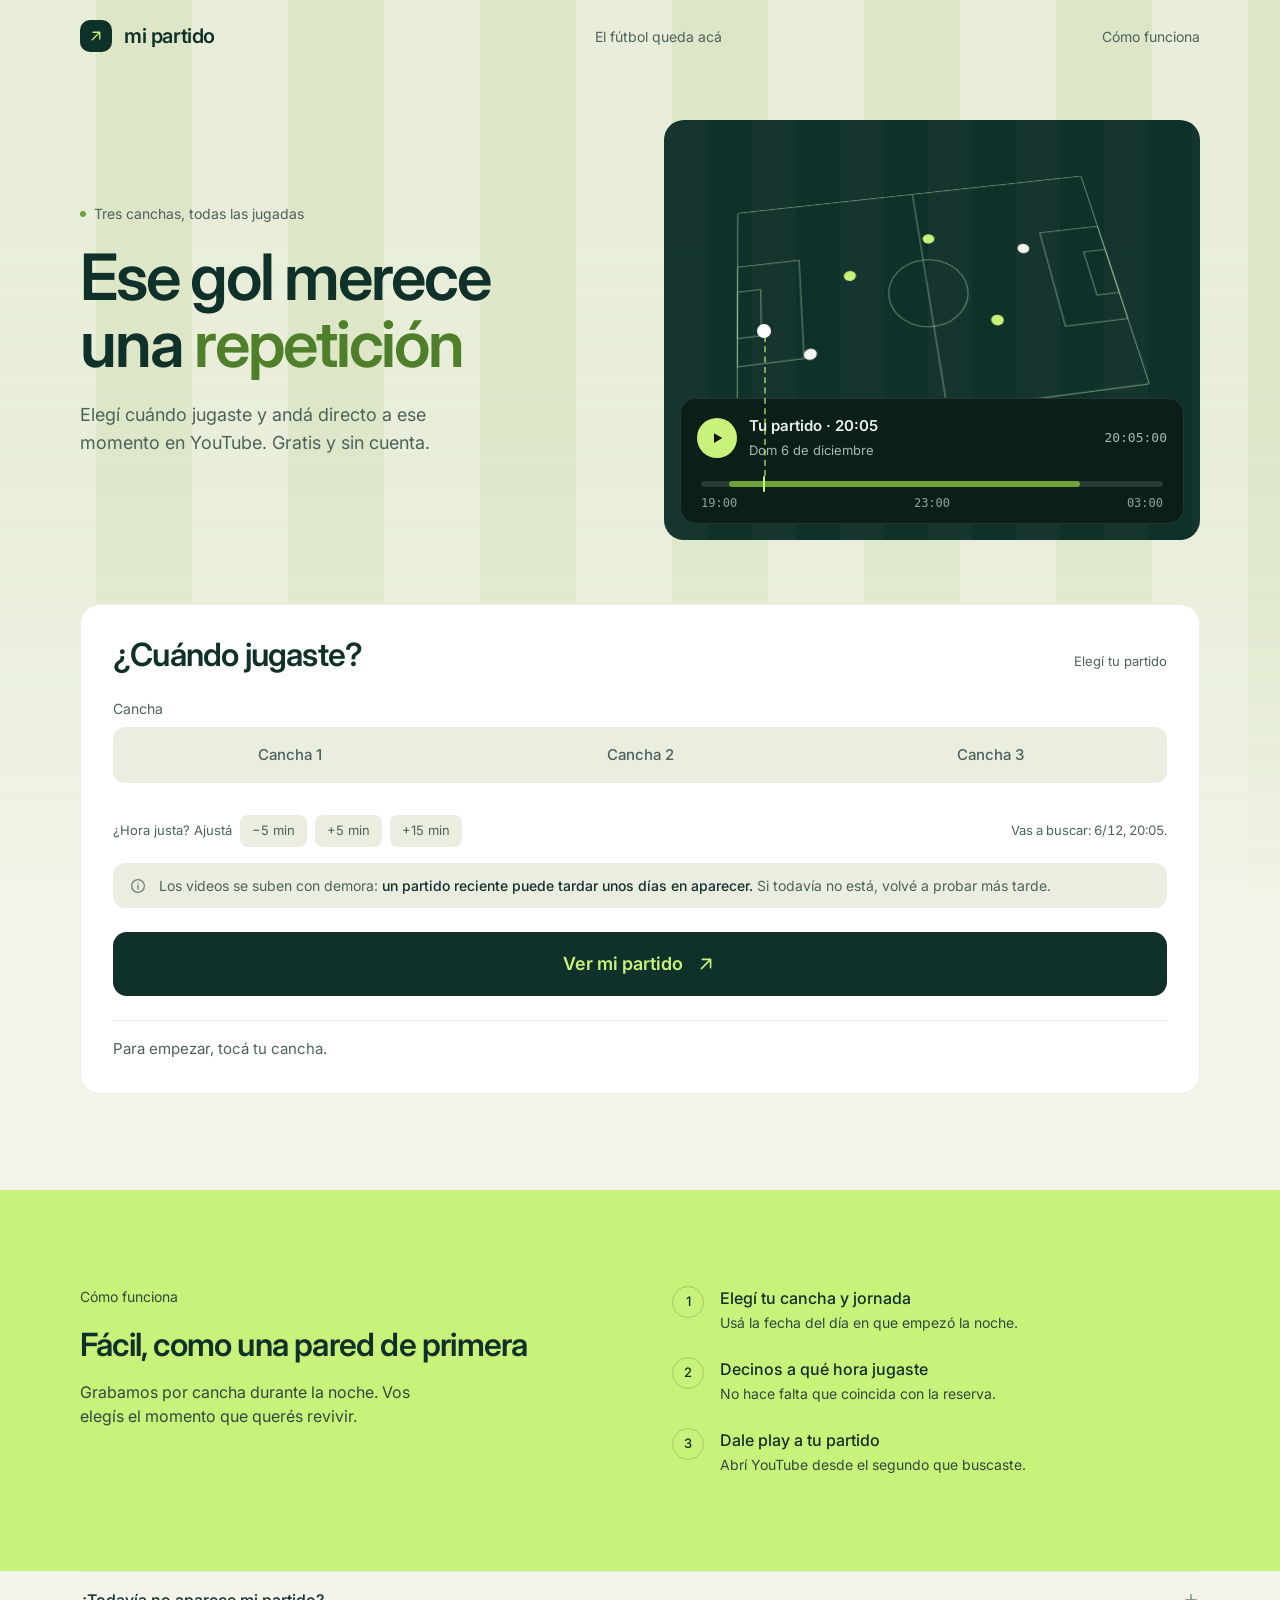
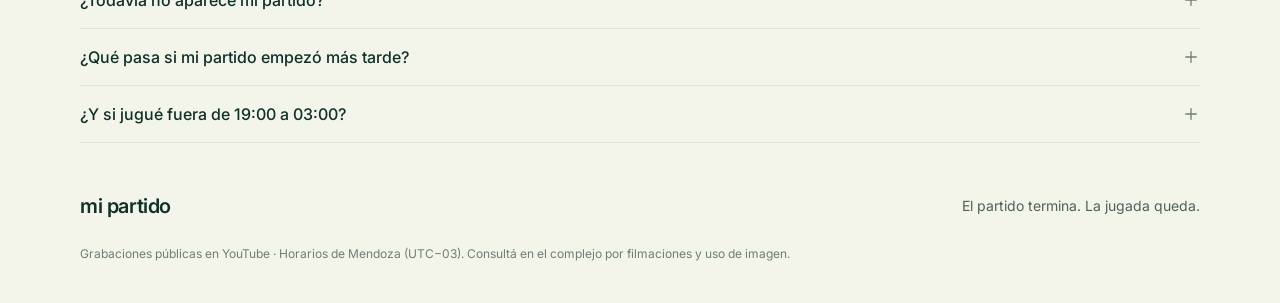
==== commit 469f7b68: "Actualizar TuPartido" ====
--- a/index.html
+++ b/index.html
@@ -1,7 +1,7 @@
 <!doctype html>
 <html lang="es-AR"><head><meta charset="UTF-8"><meta name="viewport" content="width=device-width, initial-scale=1"><meta name="color-scheme" content="light dark"><meta name="theme-color" content="#f6f6f1" media="(prefers-color-scheme: light)"><meta name="theme-color" content="#0c110f" media="(prefers-color-scheme: dark)"><meta name="description" content="Encontrá la grabación de tu partido por cancha, jornada y hora."><title>Mi partido · Volvé a la cancha</title><link rel="icon" href="favicon.svg" type="image/svg+xml"><link rel="icon" href="favicon-32.png" sizes="32x32" type="image/png"><link rel="apple-touch-icon" href="apple-touch-icon.png"><link rel="stylesheet" href="style.css?v=8"></head>
 <body><header class="nav wrap"><a class="brand" href="./" aria-label="Mi partido, inicio"><span class="mark"><svg class="i arr" viewBox="0 0 24 24" fill="none" stroke="currentColor" stroke-width="1.75" stroke-linecap="round" stroke-linejoin="round" aria-hidden="true"><path d="M7 17 17 7M8 7h9v9"/></svg></span>mi partido</a><span class="nav-note">El fútbol queda acá</span><a class="nav-link" href="#como">Cómo funciona</a></header>
-<main><section class="hero wrap"><div class="hero-copy"><p class="eyebrow"><span class="dot"></span>Tres canchas, todas las jugadas</p><h1>Ese gol merece<br>una <em>repetición</em></h1><p class="intro">Elegí cuándo jugaste y andá directo a ese momento en YouTube. Gratis y sin cuenta.</p></div>
+<main><section class="hero wrap"><div class="field" aria-hidden="true"><i></i></div><div class="hero-copy"><p class="eyebrow"><span class="dot"></span>Tres canchas, todas las jugadas</p><h1>Ese gol merece<br>una <em>repetición</em></h1><p class="intro">Elegí cuándo jugaste y andá directo a ese momento en YouTube. Gratis y sin cuenta.</p></div>
 <div class="art" aria-hidden="true"><div class="stage"><div class="pitchwrap"><div class="pitch3d"><svg viewBox="0 0 500 340" fill="none" stroke="#b3d7aa" stroke-opacity=".5" stroke-width="1.5"><rect x="2" y="2" width="496" height="336" rx="3"/><path d="M250 2v336"/><circle cx="250" cy="170" r="52"/><rect x="2" y="95" width="82" height="150"/><rect x="416" y="95" width="82" height="150"/><rect x="2" y="135" width="30" height="70"/><rect x="468" y="135" width="30" height="70"/><g stroke="none"><circle cx="150" cy="130" r="8" fill="#c9f27a"/><circle cx="262" cy="84" r="8" fill="#c9f27a"/><circle cx="332" cy="224" r="8" fill="#c9f27a"/><circle cx="92" cy="240" r="8" fill="#f6f6f0"/><circle cx="388" cy="118" r="8" fill="#f6f6f0"/></g></svg></div></div><div class="pl"><div class="top"><span class="pb"><svg class="i" viewBox="0 0 24 24" fill="currentColor" aria-hidden="true"><path d="M8 5.5v13l11-6.5z"/></svg></span><div><b id="st-title">Tu partido · 20:05</b><small id="st-day"></small></div><span class="t" id="st-time">20:05:00</span></div><div class="bar"><i></i><span class="mk" id="st-mk"><span class="ln"></span><span class="ball"></span></span></div><div class="ticks"><span>19:00</span><span>23:00</span><span>03:00</span></div></div></div></div></section>
 <section class="finder wrap" aria-labelledby="find-title"><div class="f-head"><h2 id="find-title">¿Cuándo jugaste?</h2><span class="step">Elegí tu partido</span></div>
 <div id="demo-notice" class="notice" hidden>Estás en una demostración con registros ficticios. No son partidos reales ni abren YouTube. <a href="./">Salir de la demo</a></div>
--- a/style.css
+++ b/style.css
@@ -1,7 +1,7 @@
 @import url('https://fonts.googleapis.com/css2?family=Inter:wght@400;500;600&display=swap');
-:root{color-scheme:light dark;--bg:#f6f6f1;--card:#fff;--raise:#eef0e8;--line:#10302a14;--tx:#10302a;--sec:#4d625b;--mut:#6e7f78;--hl:#4f7f2a;--dot:#6fa23a;--mark-bg:#10302a;--mark-tx:#c9f27a;--btn-bg:#10302a;--btn-tx:#c9f27a;--seg-on:#fff;--seg-ring:#10302a14;--art:#10302a;--panel:#0b1f19;--lime:#c9f27a;--focus:#2f6f4a;--ok:#2f6f2a}
-@media(prefers-color-scheme:dark){:root{--bg:#0c110f;--card:#121916;--raise:#1b2420;--line:#ecf1ec14;--tx:#ecf1ec;--sec:#a2aea7;--mut:#84908a;--hl:#cdf47c;--dot:#cdf47c;--mark-bg:#ecf1ec;--mark-tx:#0c110f;--btn-bg:#ecf1ec;--btn-tx:#0c110f;--seg-on:#2a352f;--seg-ring:#ecf1ec14;--art:#14261f;--panel:#0c1713;--focus:#cdf47c;--ok:#cdf47c}}
-*{box-sizing:border-box}html{scroll-behavior:smooth}body{margin:0;background:var(--bg);color:var(--tx);font-family:Inter,system-ui,-apple-system,"Segoe UI",sans-serif;font-size:16px;line-height:1.5;-webkit-font-smoothing:antialiased}
+:root{color-scheme:light dark;--bg:#f3f5ea;--card:#fff;--raise:#eaeee0;--line:#10302a14;--tx:#10302a;--sec:#4d625b;--mut:#6e7f78;--hl:#4f7f2a;--dot:#6fa23a;--mark-bg:#10302a;--mark-tx:#c9f27a;--btn-bg:#10302a;--btn-tx:#c9f27a;--seg-on:#fff;--seg-ring:#10302a14;--art:#10302a;--panel:#0b1f19;--lime:#c9f27a;--focus:#2f6f4a;--ok:#2f6f2a}
+@media(prefers-color-scheme:dark){:root{--bg:#0f1e18;--card:#162a22;--raise:#20372d;--line:#ecf1ec14;--tx:#ecf1ec;--sec:#a2aea7;--mut:#84908a;--hl:#cdf47c;--dot:#cdf47c;--mark-bg:#ecf1ec;--mark-tx:#0c110f;--btn-bg:#ecf1ec;--btn-tx:#0c110f;--seg-on:#2a352f;--seg-ring:#ecf1ec14;--art:#1b382b;--panel:#0d1c16;--focus:#cdf47c;--ok:#cdf47c}}
+*{box-sizing:border-box}html{scroll-behavior:smooth}body{overflow-x:clip;margin:0;background:var(--bg);color:var(--tx);font-family:Inter,system-ui,-apple-system,"Segoe UI",sans-serif;font-size:16px;line-height:1.5;-webkit-font-smoothing:antialiased}
 .wrap{width:min(1120px,calc(100% - 48px));margin-inline:auto}a{color:inherit}button,input{font:inherit;color:inherit}button{cursor:pointer;border:0;background:none}button,a,input,label{touch-action:manipulation}button:disabled{opacity:.5;cursor:wait}
 :focus-visible{outline:2px solid var(--focus);outline-offset:3px}
 .i{width:18px;height:18px;flex:none}.arr{width:1em;height:1em}
@@ -42,7 +42,7 @@
 .notice{background:var(--raise);padding:12px 16px;font-size:14px;border-radius:12px;margin-bottom:20px;color:var(--sec)}
 .result button{height:44px;padding:0 20px;border-radius:10px;background:var(--raise);font-weight:500}
 /* cómo funciona / preguntas */
-.how{display:grid;grid-template-columns:1fr 1fr;gap:64px;padding-block:32px 96px}.how .sub{margin:16px 0 0;max-width:340px;color:var(--sec)}.how ol{list-style:none;margin:0;padding:0;display:grid;gap:24px}.how li{display:flex;gap:16px}.how li>span{width:32px;height:32px;border-radius:50%;display:grid;place-items:center;font-size:13px;font-weight:500;flex:none;border:1px solid var(--line);color:var(--sec)}.how li p{font-size:14px;margin:2px 0 0;color:var(--sec)}
+.how{display:grid;grid-template-columns:1fr 1fr;gap:64px;margin-bottom:0}.how .sub{margin:16px 0 0;max-width:340px;color:var(--sec)}.how ol{list-style:none;margin:0;padding:0;display:grid;gap:24px}.how li{display:flex;gap:16px}.how li>span{width:32px;height:32px;border-radius:50%;display:grid;place-items:center;font-size:13px;font-weight:500;flex:none;border:1px solid var(--line);color:var(--sec)}.how li p{font-size:14px;margin:2px 0 0;color:var(--sec)}
 .faq{border-top:1px solid var(--line)}.faq details{border-bottom:1px solid var(--line)}.faq summary{display:flex;justify-content:space-between;align-items:center;gap:16px;min-height:56px;font-weight:500;cursor:pointer;list-style:none}.faq summary::-webkit-details-marker{display:none}.faq summary .plus{color:var(--mut);transition:transform .15s}.faq details[open] .plus{transform:rotate(45deg)}.faq details p{margin:0 0 20px;max-width:680px;font-size:15px;line-height:1.6;color:var(--sec)}
 footer{display:grid;grid-template-columns:1fr auto;gap:8px 24px;align-items:center;padding-block:48px 40px}footer p{margin:0;font-size:14px;color:var(--sec)}footer small{grid-column:1/-1;font-size:12px;margin-top:16px;color:var(--mut)}
 /* ventana de fecha y hora */
@@ -51,5 +51,22 @@
 .cal{display:grid;grid-template-columns:repeat(7,1fr);gap:4px}.cal .wd{text-align:center;font-size:12px;font-weight:500;color:var(--mut);padding:4px 0}.cal button{aspect-ratio:1;min-height:42px;border-radius:50%;font-size:15px;font-weight:500;font-variant-numeric:tabular-nums;transition:background-color .15s}.cal button:hover:not(:disabled){background:var(--raise)}.cal button:disabled{color:var(--mut);opacity:.45;cursor:default}.cal .today{box-shadow:inset 0 0 0 1.5px var(--mut)}.cal button[aria-pressed=true]{background:var(--btn-bg);color:var(--btn-tx)}
 .grid4{display:grid;grid-template-columns:repeat(4,1fr);gap:8px}.grid4 button{min-height:56px;border-radius:12px;border:1px solid var(--line);background:var(--raise);font-size:19px;font-weight:500;font-variant-numeric:tabular-nums;transition:background-color .15s}.grid4 button:hover{background:var(--line)}.grid4 button[aria-pressed=true]{background:var(--btn-bg);color:var(--btn-tx);border-color:var(--btn-bg)}
 .sh-sub{font-size:14px;color:var(--sec);margin:0 0 12px}.sh-foot{display:flex;justify-content:space-between;gap:12px;margin-top:16px}.sh-foot button{min-height:46px;padding:0 20px;border-radius:12px;border:1px solid var(--line);background:var(--raise);font-weight:500}.sh-foot .go{background:var(--btn-bg);color:var(--btn-tx);border-color:var(--btn-bg)}
-@media(max-width:760px){h1{font-size:44px}.hero,.how{grid-template-columns:1fr;gap:32px}.hero{padding-block:24px 32px}.nav-note{display:none}.nav-link{margin-left:auto}.finder{padding:20px;margin-bottom:64px}.f-head .step{display:none}.form-row{grid-template-columns:1fr}.date-preview{margin:0;width:100%}.how{padding-bottom:64px}.stage{height:380px}.pitchwrap{height:260px}.pitch3d{inset:28px 24px 0}.mk .ln{height:110px}.mk .ball{bottom:119px}.big{height:68px}.time-tools button{height:44px}.sheet{place-items:end center}.sheet-box{width:100%;border-radius:20px 20px 0 0;padding:20px 16px calc(20px + env(safe-area-inset-bottom));max-height:88vh}.cal button{min-height:46px}.grid4 button{min-height:62px;font-size:22px}footer{grid-template-columns:1fr}}
+@media(max-width:760px){h1{font-size:44px}.hero,.how{grid-template-columns:1fr;gap:32px}.hero{padding-block:24px 32px}.nav-note{display:none}.nav-link{margin-left:auto}.finder{padding:20px;margin-bottom:64px}.f-head .step{display:none}.form-row{grid-template-columns:1fr}.date-preview{margin:0;width:100%}.stage{height:380px}.pitchwrap{height:260px}.pitch3d{inset:28px 24px 0}.mk .ln{height:110px}.mk .ball{bottom:119px}.big{height:68px}.time-tools button{height:44px}.sheet{place-items:end center}.sheet-box{width:100%;border-radius:20px 20px 0 0;padding:20px 16px calc(20px + env(safe-area-inset-bottom));max-height:88vh}.cal button{min-height:46px}.grid4 button{min-height:62px;font-size:22px}footer{grid-template-columns:1fr}}
 @media(prefers-reduced-motion:reduce){html{scroll-behavior:auto}*{transition:none!important}}
+
+/* fondo del héroe: pasto cortado en franjas, que se desvanece hacia la página */
+:root{--g1:#e8eed9;--g2:#dde7c8}
+@media(prefers-color-scheme:dark){:root{--g1:#1c3a2c;--g2:#173023}}
+.hero{position:relative;isolation:isolate}
+.field{position:absolute;z-index:-1;inset:-72px calc(50% - 50vw) 0;pointer-events:none;
+ background:repeating-linear-gradient(90deg,var(--g1) 0 96px,var(--g2) 96px 192px);
+ -webkit-mask-image:linear-gradient(#000 40%,transparent);mask-image:linear-gradient(#000 40%,transparent)}
+.field i{display:none}
+/* franja lima: el momento de color de la página */
+.how{position:relative;isolation:isolate;padding-block:96px;color:#10302a}
+.how:before{content:"";position:absolute;z-index:-1;inset:0 calc(50% - 50vw);background:var(--lime)}
+.how .eyebrow,.how .sub,.how li p{color:#2f4a3d}.how li>span{border-color:#10302a33;color:#10302a}.how .dot{background:#10302a}
+.faq{margin-top:0}
+@media(max-width:760px){.how{padding-block:64px}.field{background-size:auto}}
+
+.nav{position:relative;z-index:2}
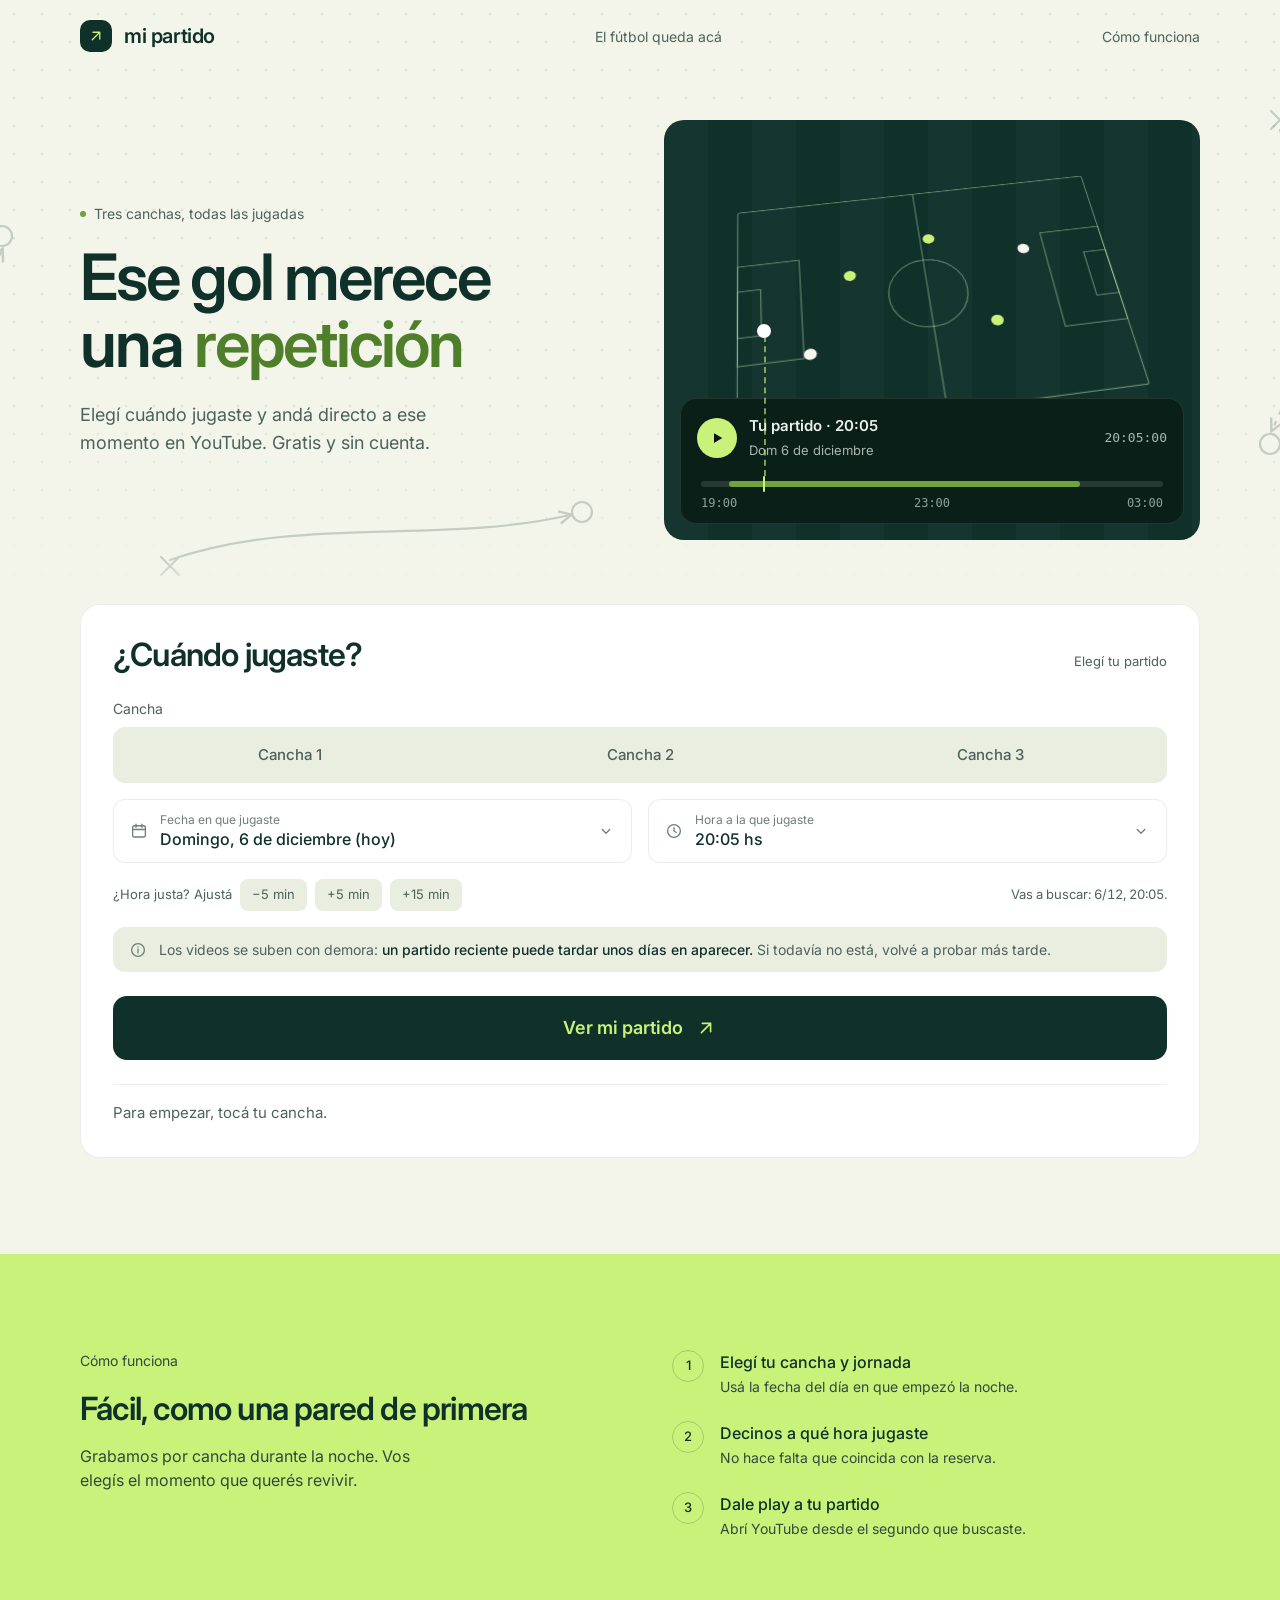
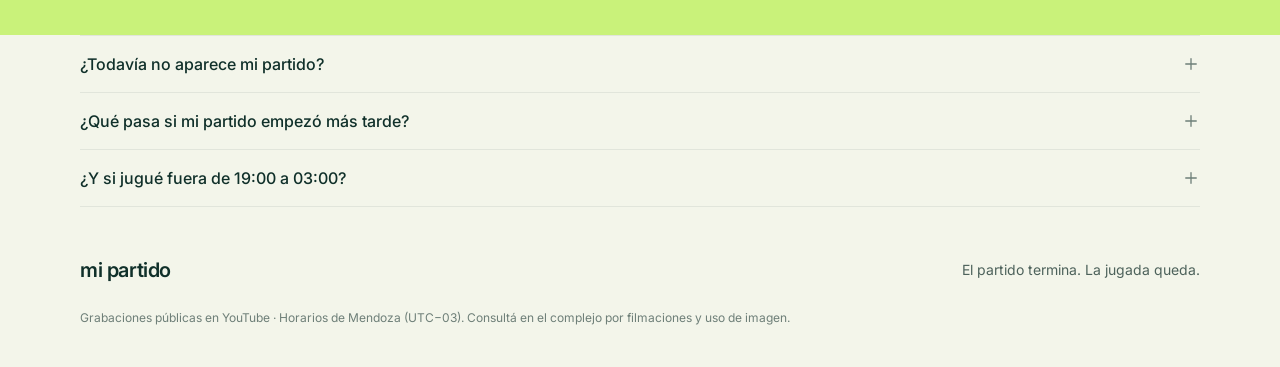
==== commit 463538d1: "Actualizar TuPartido" ====
--- a/index.html
+++ b/index.html
@@ -1,7 +1,7 @@
 <!doctype html>
 <html lang="es-AR"><head><meta charset="UTF-8"><meta name="viewport" content="width=device-width, initial-scale=1"><meta name="color-scheme" content="light dark"><meta name="theme-color" content="#f6f6f1" media="(prefers-color-scheme: light)"><meta name="theme-color" content="#0c110f" media="(prefers-color-scheme: dark)"><meta name="description" content="Encontrá la grabación de tu partido por cancha, jornada y hora."><title>Mi partido · Volvé a la cancha</title><link rel="icon" href="favicon.svg" type="image/svg+xml"><link rel="icon" href="favicon-32.png" sizes="32x32" type="image/png"><link rel="apple-touch-icon" href="apple-touch-icon.png"><link rel="stylesheet" href="style.css?v=8"></head>
 <body><header class="nav wrap"><a class="brand" href="./" aria-label="Mi partido, inicio"><span class="mark"><svg class="i arr" viewBox="0 0 24 24" fill="none" stroke="currentColor" stroke-width="1.75" stroke-linecap="round" stroke-linejoin="round" aria-hidden="true"><path d="M7 17 17 7M8 7h9v9"/></svg></span>mi partido</a><span class="nav-note">El fútbol queda acá</span><a class="nav-link" href="#como">Cómo funciona</a></header>
-<main><section class="hero wrap"><div class="field" aria-hidden="true"><i></i></div><div class="hero-copy"><p class="eyebrow"><span class="dot"></span>Tres canchas, todas las jugadas</p><h1>Ese gol merece<br>una <em>repetición</em></h1><p class="intro">Elegí cuándo jugaste y andá directo a ese momento en YouTube. Gratis y sin cuenta.</p></div>
+<main><section class="hero wrap"><div class="hero-bg" aria-hidden="true"></div><div class="hero-copy"><p class="eyebrow"><span class="dot"></span>Tres canchas, todas las jugadas</p><h1>Ese gol merece<br>una <em>repetición</em></h1><p class="intro">Elegí cuándo jugaste y andá directo a ese momento en YouTube. Gratis y sin cuenta.</p></div>
 <div class="art" aria-hidden="true"><div class="stage"><div class="pitchwrap"><div class="pitch3d"><svg viewBox="0 0 500 340" fill="none" stroke="#b3d7aa" stroke-opacity=".5" stroke-width="1.5"><rect x="2" y="2" width="496" height="336" rx="3"/><path d="M250 2v336"/><circle cx="250" cy="170" r="52"/><rect x="2" y="95" width="82" height="150"/><rect x="416" y="95" width="82" height="150"/><rect x="2" y="135" width="30" height="70"/><rect x="468" y="135" width="30" height="70"/><g stroke="none"><circle cx="150" cy="130" r="8" fill="#c9f27a"/><circle cx="262" cy="84" r="8" fill="#c9f27a"/><circle cx="332" cy="224" r="8" fill="#c9f27a"/><circle cx="92" cy="240" r="8" fill="#f6f6f0"/><circle cx="388" cy="118" r="8" fill="#f6f6f0"/></g></svg></div></div><div class="pl"><div class="top"><span class="pb"><svg class="i" viewBox="0 0 24 24" fill="currentColor" aria-hidden="true"><path d="M8 5.5v13l11-6.5z"/></svg></span><div><b id="st-title">Tu partido · 20:05</b><small id="st-day"></small></div><span class="t" id="st-time">20:05:00</span></div><div class="bar"><i></i><span class="mk" id="st-mk"><span class="ln"></span><span class="ball"></span></span></div><div class="ticks"><span>19:00</span><span>23:00</span><span>03:00</span></div></div></div></div></section>
 <section class="finder wrap" aria-labelledby="find-title"><div class="f-head"><h2 id="find-title">¿Cuándo jugaste?</h2><span class="step">Elegí tu partido</span></div>
 <div id="demo-notice" class="notice" hidden>Estás en una demostración con registros ficticios. No son partidos reales ni abren YouTube. <a href="./">Salir de la demo</a></div>
--- a/style.css
+++ b/style.css
@@ -58,15 +58,23 @@
 :root{--g1:#e8eed9;--g2:#dde7c8}
 @media(prefers-color-scheme:dark){:root{--g1:#1c3a2c;--g2:#173023}}
 .hero{position:relative;isolation:isolate}
-.field{position:absolute;z-index:-1;inset:-72px calc(50% - 50vw) 0;pointer-events:none;
+.hero-bg{position:absolute;z-index:-1;inset:-72px calc(50% - 50vw) 0;pointer-events:none;
  background:repeating-linear-gradient(90deg,var(--g1) 0 96px,var(--g2) 96px 192px);
  -webkit-mask-image:linear-gradient(#000 40%,transparent);mask-image:linear-gradient(#000 40%,transparent)}
-.field i{display:none}
 /* franja lima: el momento de color de la página */
 .how{position:relative;isolation:isolate;padding-block:96px;color:#10302a}
 .how:before{content:"";position:absolute;z-index:-1;inset:0 calc(50% - 50vw);background:var(--lime)}
 .how .eyebrow,.how .sub,.how li p{color:#2f4a3d}.how li>span{border-color:#10302a33;color:#10302a}.how .dot{background:#10302a}
 .faq{margin-top:0}
-@media(max-width:760px){.how{padding-block:64px}.field{background-size:auto}}
+@media(max-width:760px){.how{padding-block:64px}.hero-bg{background-size:auto}}
 
 .nav{position:relative;z-index:2}
+
+/* jugadas: pizarra táctica de fondo (solo pantallas anchas) */
+.hero:after{content:"";position:absolute;z-index:-1;inset:-72px calc(50% - 50vw) 0;pointer-events:none;display:none;
+ background:url("data:image/svg+xml,%3Csvg%20xmlns%3D%22http%3A//www.w3.org/2000/svg%22%20width%3D%221440%22%20height%3D%22720%22%20viewBox%3D%220%200%201440%20720%22%20fill%3D%22none%22%3E%3Cdefs%3E%3Cmarker%20id%3D%22a%22%20viewBox%3D%220%200%2010%2010%22%20refX%3D%228%22%20refY%3D%225%22%20markerWidth%3D%227%22%20markerHeight%3D%227%22%20orient%3D%22auto%22%3E%3Cpath%20d%3D%22M1%201%209%205%201%209%22%20stroke%3D%22%2310302a%22%20stroke-width%3D%221.6%22/%3E%3C/marker%3E%3C/defs%3E%3Cg%20stroke%3D%22%2310302a%22%20stroke-width%3D%222.2%22%20stroke-linecap%3D%22round%22%20opacity%3D%22.2%22%3E%3Cpath%20d%3D%22M70%20500C40%20430%2040%20340%2082%20250%22%20stroke-dasharray%3D%223%209%22%20marker-end%3D%22url%28%23a%29%22/%3E%3Cpath%20d%3D%22M1360%20130C1400%20230%201396%20340%201352%20430%22%20stroke-dasharray%3D%223%209%22%20marker-end%3D%22url%28%23a%29%22/%3E%3Cpath%20d%3D%22M250%20560C380%20515%20520%20545%20650%20515%22%20marker-end%3D%22url%28%23a%29%22/%3E%3Cpath%20d%3D%22M61%20501l18%2018M79%20501l-18%2018%22/%3E%3Cpath%20d%3D%22M1351%20111l18%2018M1369%20111l-18%2018%22/%3E%3Cpath%20d%3D%22M241%20557l18%2018M259%20557l-18%2018%22/%3E%3Ccircle%20cx%3D%2282%22%20cy%3D%22236%22%20r%3D%2210%22/%3E%3Ccircle%20cx%3D%221350%22%20cy%3D%22444%22%20r%3D%2210%22/%3E%3Ccircle%20cx%3D%22662%22%20cy%3D%22512%22%20r%3D%2210%22/%3E%3C/g%3E%3C/svg%3E") center top/1440px 720px no-repeat;
+ -webkit-mask-image:linear-gradient(#000 92%,transparent);mask-image:linear-gradient(#000 92%,transparent)}
+@media(min-width:900px){.hero:after{display:block}}
+@media(not (prefers-color-scheme:dark)){.hero-bg{background:radial-gradient(#10302a1a 1.5px,transparent 1.6px) 0 0/28px 28px;
+ -webkit-mask-image:linear-gradient(#000 60%,transparent);mask-image:linear-gradient(#000 60%,transparent)}}
+@media(prefers-color-scheme:dark){.hero:after{background-image:url("data:image/svg+xml,%3Csvg%20xmlns%3D%22http%3A//www.w3.org/2000/svg%22%20width%3D%221440%22%20height%3D%22720%22%20viewBox%3D%220%200%201440%20720%22%20fill%3D%22none%22%3E%3Cdefs%3E%3Cmarker%20id%3D%22a%22%20viewBox%3D%220%200%2010%2010%22%20refX%3D%228%22%20refY%3D%225%22%20markerWidth%3D%227%22%20markerHeight%3D%227%22%20orient%3D%22auto%22%3E%3Cpath%20d%3D%22M1%201%209%205%201%209%22%20stroke%3D%22%23e6f0dc%22%20stroke-width%3D%221.6%22/%3E%3C/marker%3E%3C/defs%3E%3Cg%20stroke%3D%22%23e6f0dc%22%20stroke-width%3D%222.2%22%20stroke-linecap%3D%22round%22%20opacity%3D%22.22%22%3E%3Cpath%20d%3D%22M70%20500C40%20430%2040%20340%2082%20250%22%20stroke-dasharray%3D%223%209%22%20marker-end%3D%22url%28%23a%29%22/%3E%3Cpath%20d%3D%22M1360%20130C1400%20230%201396%20340%201352%20430%22%20stroke-dasharray%3D%223%209%22%20marker-end%3D%22url%28%23a%29%22/%3E%3Cpath%20d%3D%22M250%20560C380%20515%20520%20545%20650%20515%22%20marker-end%3D%22url%28%23a%29%22/%3E%3Cpath%20d%3D%22M61%20501l18%2018M79%20501l-18%2018%22/%3E%3Cpath%20d%3D%22M1351%20111l18%2018M1369%20111l-18%2018%22/%3E%3Cpath%20d%3D%22M241%20557l18%2018M259%20557l-18%2018%22/%3E%3Ccircle%20cx%3D%2282%22%20cy%3D%22236%22%20r%3D%2210%22/%3E%3Ccircle%20cx%3D%221350%22%20cy%3D%22444%22%20r%3D%2210%22/%3E%3Ccircle%20cx%3D%22662%22%20cy%3D%22512%22%20r%3D%2210%22/%3E%3C/g%3E%3C/svg%3E")}}
